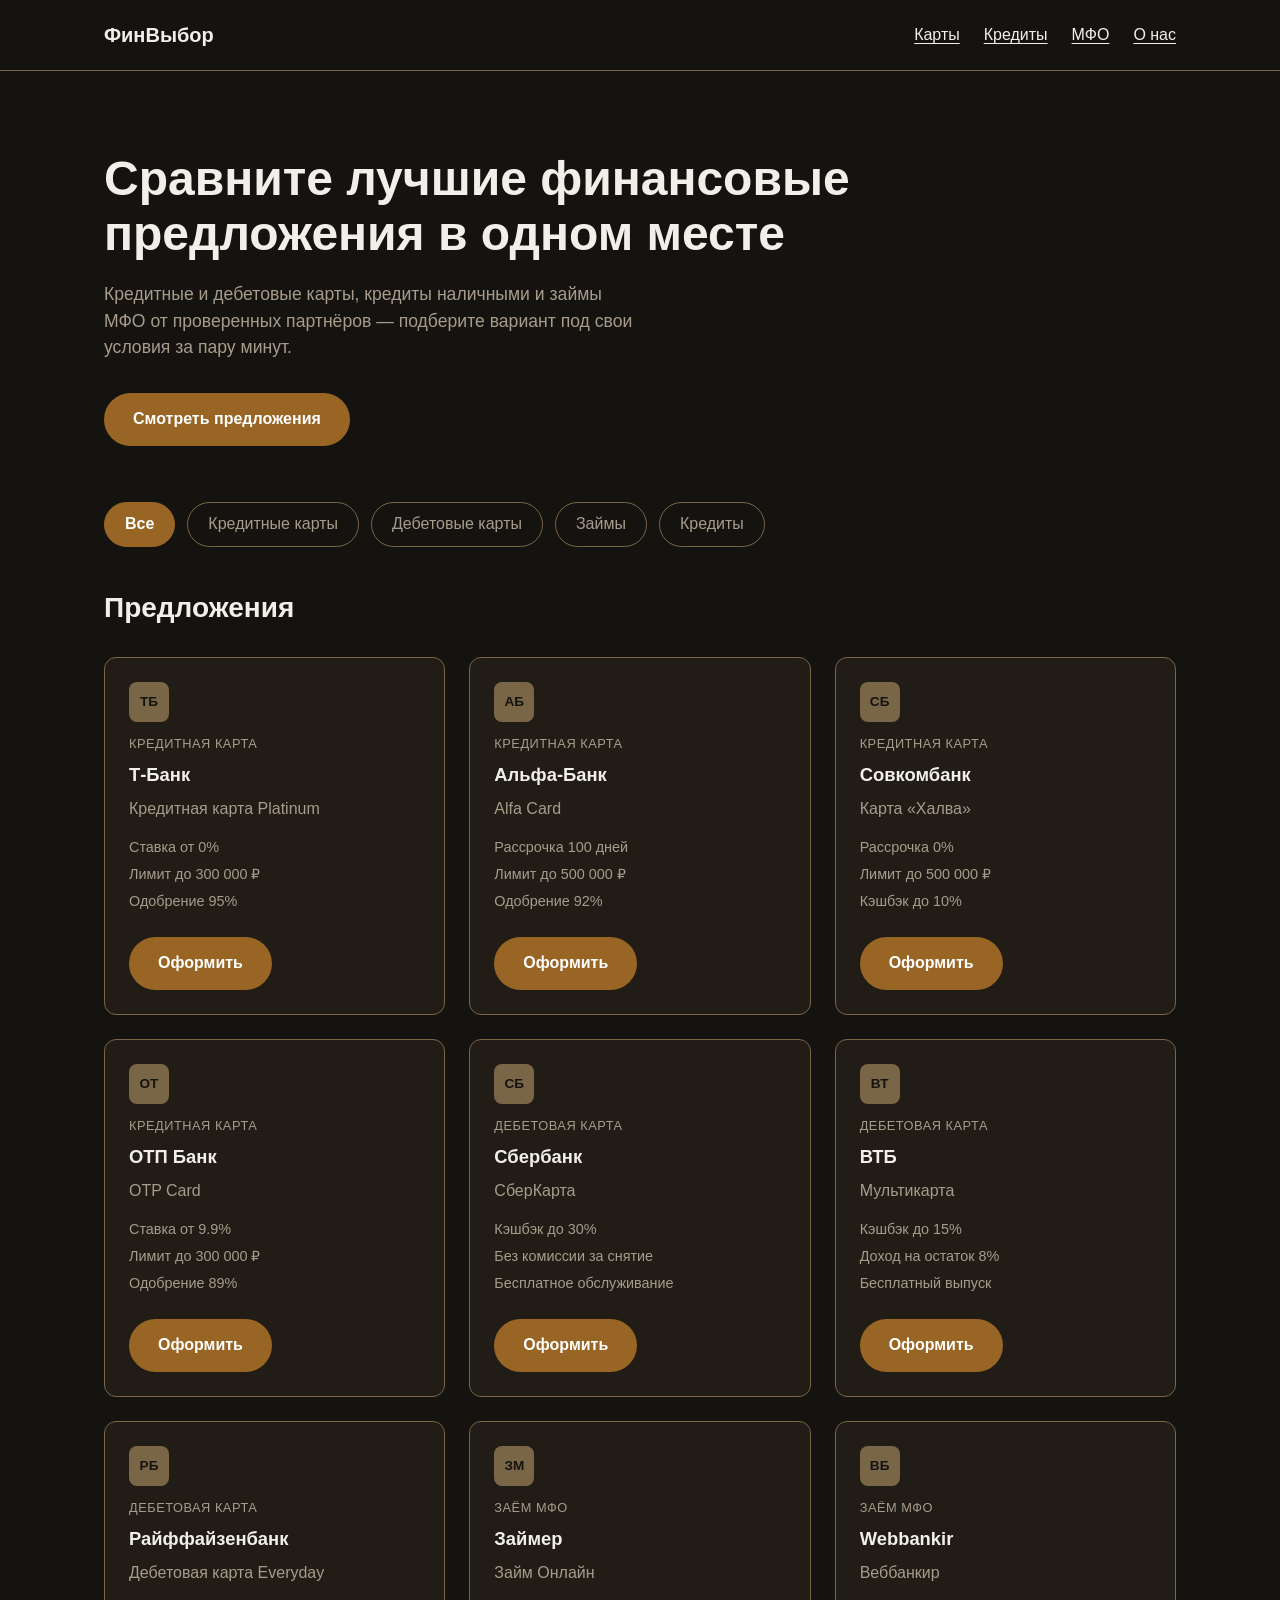
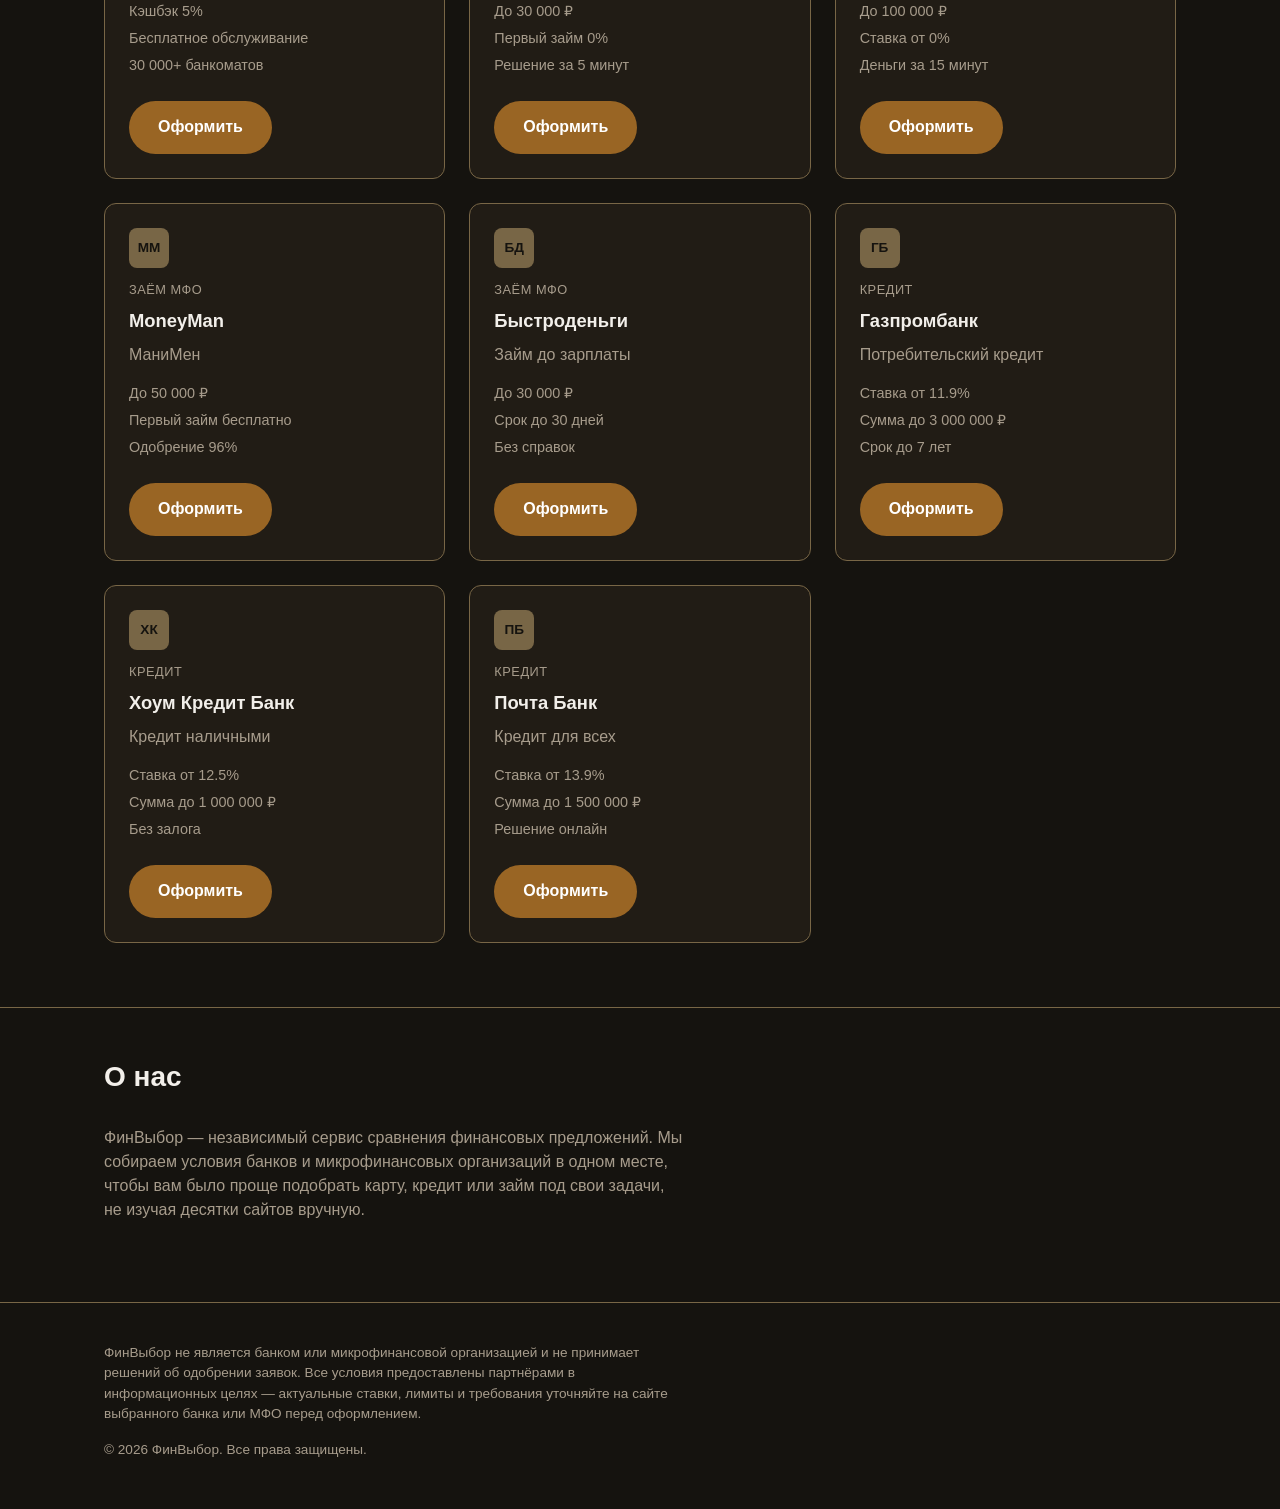
==== index.html @ d62d90a0 "Add ФинВыбор landing page (dark theme, accessible offer showcase) Co-Authored-By: Claude Sonnet 5 <n" ====
<!DOCTYPE html>
<html lang="ru">
<head>
<meta charset="UTF-8">
<meta name="viewport" content="width=device-width, initial-scale=1">
<title>ФинВыбор — сравнение кредитных карт, кредитов и займов онлайн</title>
<link rel="stylesheet" href="styles.css">
</head>
<body>
<a href="#main-content" class="skip-link">Перейти к основному содержимому</a>

<header class="site-header">
  <div class="container header-inner">
    <p class="logo">ФинВыбор</p>
    <nav aria-label="Основная навигация">
      <ul class="nav-list">
        <li><a href="#offers-heading">Карты</a></li>
        <li><a href="#offers-heading">Кредиты</a></li>
        <li><a href="#offers-heading">МФО</a></li>
        <li><a href="#about-heading">О нас</a></li>
      </ul>
    </nav>
  </div>
</header>

<main id="main-content" tabindex="-1">

  <section class="hero" aria-label="Введение">
    <div class="container">
      <h1>Сравните лучшие финансовые предложения в одном месте</h1>
      <p class="hero-subtext">Кредитные и дебетовые карты, кредиты наличными и займы МФО от проверенных партнёров — подберите вариант под свои условия за пару минут.</p>
      <a href="#offers-heading" class="btn btn-primary" id="hero-cta">Смотреть предложения</a>
    </div>
  </section>

  <section class="filter-section" aria-label="Фильтр предложений">
    <div class="container">
      <fieldset class="filter-group">
        <legend class="visually-hidden">Фильтр предложений по категории</legend>
        <label class="filter-pill">
          <input type="radio" name="offer-category" value="all" checked>
          <span>Все</span>
        </label>
        <label class="filter-pill">
          <input type="radio" name="offer-category" value="credit-cards">
          <span>Кредитные карты</span>
        </label>
        <label class="filter-pill">
          <input type="radio" name="offer-category" value="debit-cards">
          <span>Дебетовые карты</span>
        </label>
        <label class="filter-pill">
          <input type="radio" name="offer-category" value="loans">
          <span>Займы</span>
        </label>
        <label class="filter-pill">
          <input type="radio" name="offer-category" value="credits">
          <span>Кредиты</span>
        </label>
      </fieldset>
      <p id="filter-status" role="status" aria-atomic="true" class="visually-hidden"></p>
    </div>
  </section>

  <section class="offers-section" aria-labelledby="offers-heading">
    <div class="container">
      <h2 id="offers-heading" tabindex="-1">Предложения</h2>

      <ul class="offers-grid" role="list">

        <li role="listitem">
          <article class="offer-card" data-category="credit-cards">
            <span class="offer-logo" aria-hidden="true">ТБ</span>
            <p class="offer-category-label">Кредитная карта</p>
            <h3 id="offer-name-1">Т-Банк</h3>
            <p class="offer-product">Кредитная карта Platinum</p>
            <ul class="offer-terms" role="list">
              <li>Ставка от 0%</li>
              <li>Лимит до 300 000 ₽</li>
              <li>Одобрение 95%</li>
            </ul>
            <!-- TODO: replace href="#" with real affiliate link once program approved -->
            <a href="#" id="offer-cta-1" aria-labelledby="offer-cta-1 offer-name-1" class="btn btn-primary offer-cta">Оформить</a>
          </article>
        </li>

        <li role="listitem">
          <article class="offer-card" data-category="credit-cards">
            <span class="offer-logo" aria-hidden="true">АБ</span>
            <p class="offer-category-label">Кредитная карта</p>
            <h3 id="offer-name-2">Альфа-Банк</h3>
            <p class="offer-product">Alfa Card</p>
            <ul class="offer-terms" role="list">
              <li>Рассрочка 100 дней</li>
              <li>Лимит до 500 000 ₽</li>
              <li>Одобрение 92%</li>
            </ul>
            <a href="#" id="offer-cta-2" aria-labelledby="offer-cta-2 offer-name-2" class="btn btn-primary offer-cta">Оформить</a>
          </article>
        </li>

        <li role="listitem">
          <article class="offer-card" data-category="credit-cards">
            <span class="offer-logo" aria-hidden="true">СБ</span>
            <p class="offer-category-label">Кредитная карта</p>
            <h3 id="offer-name-3">Совкомбанк</h3>
            <p class="offer-product">Карта «Халва»</p>
            <ul class="offer-terms" role="list">
              <li>Рассрочка 0%</li>
              <li>Лимит до 500 000 ₽</li>
              <li>Кэшбэк до 10%</li>
            </ul>
            <a href="#" id="offer-cta-3" aria-labelledby="offer-cta-3 offer-name-3" class="btn btn-primary offer-cta">Оформить</a>
          </article>
        </li>

        <li role="listitem">
          <article class="offer-card" data-category="credit-cards">
            <span class="offer-logo" aria-hidden="true">ОТ</span>
            <p class="offer-category-label">Кредитная карта</p>
            <h3 id="offer-name-4">ОТП Банк</h3>
            <p class="offer-product">OTP Card</p>
            <ul class="offer-terms" role="list">
              <li>Ставка от 9.9%</li>
              <li>Лимит до 300 000 ₽</li>
              <li>Одобрение 89%</li>
            </ul>
            <a href="#" id="offer-cta-4" aria-labelledby="offer-cta-4 offer-name-4" class="btn btn-primary offer-cta">Оформить</a>
          </article>
        </li>

        <li role="listitem">
          <article class="offer-card" data-category="debit-cards">
            <span class="offer-logo" aria-hidden="true">СБ</span>
            <p class="offer-category-label">Дебетовая карта</p>
            <h3 id="offer-name-5">Сбербанк</h3>
            <p class="offer-product">СберКарта</p>
            <ul class="offer-terms" role="list">
              <li>Кэшбэк до 30%</li>
              <li>Без комиссии за снятие</li>
              <li>Бесплатное обслуживание</li>
            </ul>
            <a href="#" id="offer-cta-5" aria-labelledby="offer-cta-5 offer-name-5" class="btn btn-primary offer-cta">Оформить</a>
          </article>
        </li>

        <li role="listitem">
          <article class="offer-card" data-category="debit-cards">
            <span class="offer-logo" aria-hidden="true">ВТ</span>
            <p class="offer-category-label">Дебетовая карта</p>
            <h3 id="offer-name-6">ВТБ</h3>
            <p class="offer-product">Мультикарта</p>
            <ul class="offer-terms" role="list">
              <li>Кэшбэк до 15%</li>
              <li>Доход на остаток 8%</li>
              <li>Бесплатный выпуск</li>
            </ul>
            <a href="#" id="offer-cta-6" aria-labelledby="offer-cta-6 offer-name-6" class="btn btn-primary offer-cta">Оформить</a>
          </article>
        </li>

        <li role="listitem">
          <article class="offer-card" data-category="debit-cards">
            <span class="offer-logo" aria-hidden="true">РБ</span>
            <p class="offer-category-label">Дебетовая карта</p>
            <h3 id="offer-name-7">Райффайзенбанк</h3>
            <p class="offer-product">Дебетовая карта Everyday</p>
            <ul class="offer-terms" role="list">
              <li>Кэшбэк 5%</li>
              <li>Бесплатное обслуживание</li>
              <li>30 000+ банкоматов</li>
            </ul>
            <a href="#" id="offer-cta-7" aria-labelledby="offer-cta-7 offer-name-7" class="btn btn-primary offer-cta">Оформить</a>
          </article>
        </li>

        <li role="listitem">
          <article class="offer-card" data-category="loans">
            <span class="offer-logo" aria-hidden="true">ЗМ</span>
            <p class="offer-category-label">Заём МФО</p>
            <h3 id="offer-name-8">Займер</h3>
            <p class="offer-product">Займ Онлайн</p>
            <ul class="offer-terms" role="list">
              <li>До 30 000 ₽</li>
              <li>Первый займ 0%</li>
              <li>Решение за 5 минут</li>
            </ul>
            <a href="#" id="offer-cta-8" aria-labelledby="offer-cta-8 offer-name-8" class="btn btn-primary offer-cta">Оформить</a>
          </article>
        </li>

        <li role="listitem">
          <article class="offer-card" data-category="loans">
            <span class="offer-logo" aria-hidden="true">ВБ</span>
            <p class="offer-category-label">Заём МФО</p>
            <h3 id="offer-name-9">Webbankir</h3>
            <p class="offer-product">Веббанкир</p>
            <ul class="offer-terms" role="list">
              <li>До 100 000 ₽</li>
              <li>Ставка от 0%</li>
              <li>Деньги за 15 минут</li>
            </ul>
            <a href="#" id="offer-cta-9" aria-labelledby="offer-cta-9 offer-name-9" class="btn btn-primary offer-cta">Оформить</a>
          </article>
        </li>

        <li role="listitem">
          <article class="offer-card" data-category="loans">
            <span class="offer-logo" aria-hidden="true">ММ</span>
            <p class="offer-category-label">Заём МФО</p>
            <h3 id="offer-name-10">MoneyMan</h3>
            <p class="offer-product">МаниМен</p>
            <ul class="offer-terms" role="list">
              <li>До 50 000 ₽</li>
              <li>Первый займ бесплатно</li>
              <li>Одобрение 96%</li>
            </ul>
            <a href="#" id="offer-cta-10" aria-labelledby="offer-cta-10 offer-name-10" class="btn btn-primary offer-cta">Оформить</a>
          </article>
        </li>

        <li role="listitem">
          <article class="offer-card" data-category="loans">
            <span class="offer-logo" aria-hidden="true">БД</span>
            <p class="offer-category-label">Заём МФО</p>
            <h3 id="offer-name-11">Быстроденьги</h3>
            <p class="offer-product">Займ до зарплаты</p>
            <ul class="offer-terms" role="list">
              <li>До 30 000 ₽</li>
              <li>Срок до 30 дней</li>
              <li>Без справок</li>
            </ul>
            <a href="#" id="offer-cta-11" aria-labelledby="offer-cta-11 offer-name-11" class="btn btn-primary offer-cta">Оформить</a>
          </article>
        </li>

        <li role="listitem">
          <article class="offer-card" data-category="credits">
            <span class="offer-logo" aria-hidden="true">ГБ</span>
            <p class="offer-category-label">Кредит</p>
            <h3 id="offer-name-12">Газпромбанк</h3>
            <p class="offer-product">Потребительский кредит</p>
            <ul class="offer-terms" role="list">
              <li>Ставка от 11.9%</li>
              <li>Сумма до 3 000 000 ₽</li>
              <li>Срок до 7 лет</li>
            </ul>
            <a href="#" id="offer-cta-12" aria-labelledby="offer-cta-12 offer-name-12" class="btn btn-primary offer-cta">Оформить</a>
          </article>
        </li>

        <li role="listitem">
          <article class="offer-card" data-category="credits">
            <span class="offer-logo" aria-hidden="true">ХК</span>
            <p class="offer-category-label">Кредит</p>
            <h3 id="offer-name-13">Хоум Кредит Банк</h3>
            <p class="offer-product">Кредит наличными</p>
            <ul class="offer-terms" role="list">
              <li>Ставка от 12.5%</li>
              <li>Сумма до 1 000 000 ₽</li>
              <li>Без залога</li>
            </ul>
            <a href="#" id="offer-cta-13" aria-labelledby="offer-cta-13 offer-name-13" class="btn btn-primary offer-cta">Оформить</a>
          </article>
        </li>

        <li role="listitem">
          <article class="offer-card" data-category="credits">
            <span class="offer-logo" aria-hidden="true">ПБ</span>
            <p class="offer-category-label">Кредит</p>
            <h3 id="offer-name-14">Почта Банк</h3>
            <p class="offer-product">Кредит для всех</p>
            <ul class="offer-terms" role="list">
              <li>Ставка от 13.9%</li>
              <li>Сумма до 1 500 000 ₽</li>
              <li>Решение онлайн</li>
            </ul>
            <a href="#" id="offer-cta-14" aria-labelledby="offer-cta-14 offer-name-14" class="btn btn-primary offer-cta">Оформить</a>
          </article>
        </li>

      </ul>
    </div>
  </section>

  <section class="about-section" aria-labelledby="about-heading">
    <div class="container">
      <h2 id="about-heading" tabindex="-1">О нас</h2>
      <p>ФинВыбор — независимый сервис сравнения финансовых предложений. Мы собираем условия банков и микрофинансовых организаций в одном месте, чтобы вам было проще подобрать карту, кредит или займ под свои задачи, не изучая десятки сайтов вручную.</p>
    </div>
  </section>

</main>

<footer class="site-footer">
  <div class="container">
    <p class="disclaimer">ФинВыбор не является банком или микрофинансовой организацией и не принимает решений об одобрении заявок. Все условия предоставлены партнёрами в информационных целях — актуальные ставки, лимиты и требования уточняйте на сайте выбранного банка или МФО перед оформлением.</p>
    <p class="copyright">© 2026 ФинВыбор. Все права защищены.</p>
  </div>
</footer>

<script src="script.js"></script>
</body>
</html>
---- styles.css ----
/* ===== Design tokens (contrast-verified — see report) ===== */
:root {
  color-scheme: dark;

  /* Surfaces */
  --bg: #15130F;          /* page background */
  --bg-card: #211C15;     /* card surface */
  --card-border: #786646; /* 3.35:1 vs --bg, 3.05:1 vs --bg-card */

  /* Text */
  --text: #F2EFEA;        /* 16.18:1 on --bg */
  --text-muted: #A79C8C;  /* 6.87:1 on --bg, 6.26:1 on --bg-card */

  /* Accent (warm bronze/gold — deliberately not the generic SaaS blue/lime) */
  --accent: #996524;      /* 3.75:1 vs --bg, 3.42:1 vs --bg-card */
  --accent-hover: #7d5320;
  --accent-text: #FFFFFF; /* 4.95:1 on --accent */
  --link: #E3B152;        /* 9.43:1 on --bg — must stay underlined, see .offer-terms note below */

  /* Focus */
  --focus-ring: #FFFFFF;  /* 18.55:1 on --bg, 16.91:1 on --bg-card, 4.95:1 on --accent */

  --radius: 12px;
  --container-width: 1120px;
}

/* ===== Reset ===== */
*, *::before, *::after { box-sizing: border-box; }
html, body { margin: 0; padding: 0; }
body {
  background: var(--bg);
  color: var(--text);
  font-family: -apple-system, BlinkMacSystemFont, "Segoe UI", Roboto, "Helvetica Neue", Arial, sans-serif;
  line-height: 1.5;
}
img { max-width: 100%; display: block; }
ul { margin: 0; }
fieldset { border: 0; padding: 0; margin: 0; }

/* ===== Utilities ===== */
.visually-hidden {
  position: absolute;
  width: 1px; height: 1px;
  padding: 0; margin: -1px;
  overflow: hidden;
  clip: rect(0, 0, 0, 0);
  white-space: nowrap;
  border: 0;
}

.container {
  max-width: var(--container-width);
  margin: 0 auto;
  padding: 0 1.5rem;
}

/* ===== Focus indicator (visible on every interactive element) ===== */
:focus-visible {
  outline: 2px solid var(--focus-ring);
  outline-offset: 2px;
}
a, button, input { outline: none; } /* removed only to be replaced by :focus-visible above */

/* ===== Skip link ===== */
.skip-link {
  position: absolute;
  top: -3rem;
  left: 1rem;
  background: var(--accent);
  color: var(--accent-text);
  padding: 0.75rem 1.25rem;
  border-radius: 0 0 8px 8px;
  text-decoration: none;
  font-weight: 600;
  z-index: 100;
  transition: top 0.15s ease;
}
.skip-link:focus {
  top: 0;
}

/* ===== Header ===== */
.site-header {
  border-bottom: 1px solid var(--card-border);
}
.header-inner {
  display: flex;
  align-items: center;
  justify-content: space-between;
  flex-wrap: wrap;
  gap: 1rem;
  padding: 1.25rem 1.5rem;
}
.logo {
  margin: 0;
  font-size: 1.25rem;
  font-weight: 700;
  color: var(--text);
}
.nav-list {
  display: flex;
  gap: 1.5rem;
  list-style: none;
  padding: 0;
  margin: 0;
  flex-wrap: wrap;
}
.nav-list a {
  color: var(--text);
  text-decoration: underline;
  text-underline-offset: 3px;
  font-weight: 500;
}
.nav-list a:hover { color: var(--link); }

/* ===== Generic links ===== */
a {
  color: var(--link);
  text-decoration: underline;
  text-underline-offset: 2px;
}

/* ===== Buttons / CTAs (visually distinct via shape+background, not color alone) ===== */
.btn {
  display: inline-block;
  padding: 0.85rem 1.75rem;
  border-radius: 999px;
  font-weight: 600;
  text-decoration: none;
  border: 1px solid transparent;
}
.btn-primary {
  background: var(--accent);
  color: var(--accent-text);
}
.btn-primary:hover { background: var(--accent-hover); }

/* ===== Hero ===== */
.hero {
  padding: 5rem 0 3.5rem;
}
.hero h1 {
  font-size: clamp(2rem, 4vw, 3rem);
  line-height: 1.15;
  margin: 0 0 1.25rem;
  max-width: 40ch;
}
.hero-subtext {
  color: var(--text-muted);
  max-width: 55ch;
  margin: 0 0 2rem;
  font-size: 1.1rem;
}

/* ===== Filter ===== */
.filter-section {
  padding: 0 0 2.5rem;
}
.filter-group {
  display: flex;
  flex-wrap: wrap;
  gap: 0.75rem;
}
.filter-pill {
  position: relative;
  display: inline-flex;
  cursor: pointer;
}
.filter-pill input {
  position: absolute;
  width: 1px; height: 1px;
  padding: 0; margin: -1px;
  overflow: hidden;
  clip: rect(0, 0, 0, 0);
  white-space: nowrap;
  border: 0;
}
.filter-pill span {
  display: inline-block;
  padding: 0.6rem 1.25rem;
  border-radius: 999px;
  border: 1px solid var(--card-border);
  color: var(--text-muted);
  font-weight: 500;
}
/* Selected state: never color alone — weight + border + fill all change together */
.filter-pill input:checked + span {
  background: var(--accent);
  color: var(--accent-text);
  font-weight: 700;
  border-color: var(--accent);
}
.filter-pill input:focus-visible + span {
  outline: 2px solid var(--focus-ring);
  outline-offset: 2px;
}

/* ===== Offers grid ===== */
.offers-section { padding: 0 0 4rem; }
.offers-section h2, .about-section h2 {
  font-size: 1.75rem;
  margin: 0 0 1.75rem;
}
.offers-grid {
  display: grid;
  grid-template-columns: repeat(auto-fill, minmax(260px, 1fr));
  gap: 1.5rem;
  list-style: none;
  padding: 0;
  margin: 0;
}
.offer-card {
  background: var(--bg-card);
  border: 1px solid var(--card-border);
  border-radius: var(--radius);
  padding: 1.5rem;
  display: flex;
  flex-direction: column;
  gap: 0.5rem;
}
.offer-logo {
  width: 2.5rem;
  height: 2.5rem;
  border-radius: 8px;
  background: var(--card-border);
  color: var(--bg);
  display: flex;
  align-items: center;
  justify-content: center;
  font-weight: 700;
  font-size: 0.85rem;
  margin-bottom: 0.25rem;
}
.offer-category-label {
  margin: 0;
  font-size: 0.8rem;
  color: var(--text-muted);
  text-transform: uppercase;
  letter-spacing: 0.04em;
}
.offer-card h3 {
  margin: 0;
  font-size: 1.15rem;
}
.offer-product {
  margin: 0 0 0.5rem;
  color: var(--text-muted);
}
.offer-terms {
  list-style: none;
  padding: 0;
  margin: 0 0 1rem;
  display: flex;
  flex-direction: column;
  gap: 0.35rem;
  font-size: 0.9rem;
  color: var(--text-muted);
}
.offer-cta {
  align-self: flex-start;
  text-decoration: none; /* button-styled link: distinguished by shape/background, not underline */
  margin-top: auto;
}

/* ===== About ===== */
.about-section {
  padding: 0 0 4rem;
  border-top: 1px solid var(--card-border);
  padding-top: 3rem;
}
.about-section p {
  max-width: 65ch;
  color: var(--text-muted);
}

/* ===== Footer ===== */
.site-footer {
  border-top: 1px solid var(--card-border);
  padding: 2.5rem 0 3rem;
}
.disclaimer {
  color: var(--text-muted);
  font-size: 0.85rem;
  max-width: 75ch;
  margin: 0 0 1rem;
}
.copyright {
  color: var(--text-muted);
  font-size: 0.85rem;
  margin: 0;
}

/* ===== Reduced motion ===== */
@media (prefers-reduced-motion: reduce) {
  * {
    animation-duration: 0.01ms !important;
    animation-iteration-count: 1 !important;
    transition-duration: 0.01ms !important;
  }
}

/* ===== Small screens ===== */
@media (max-width: 480px) {
  .hero { padding: 3rem 0 2.5rem; }
}
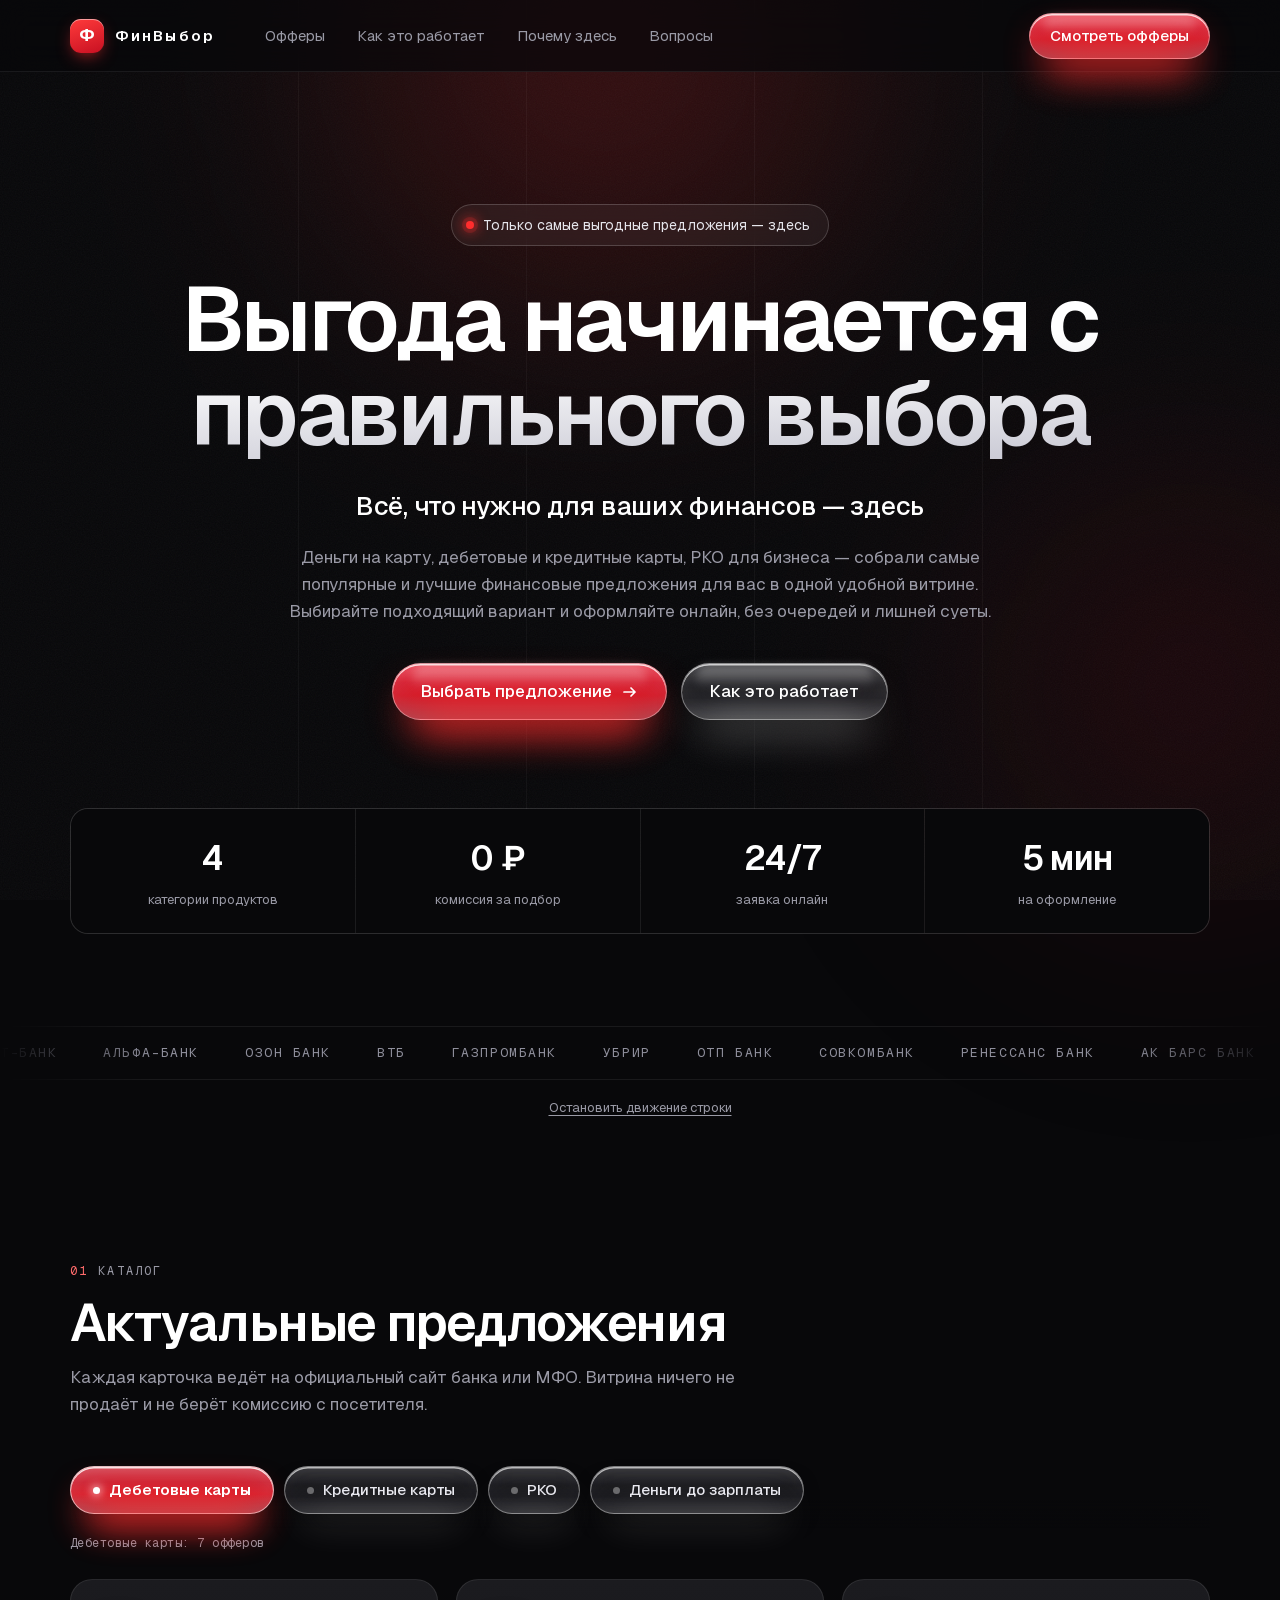
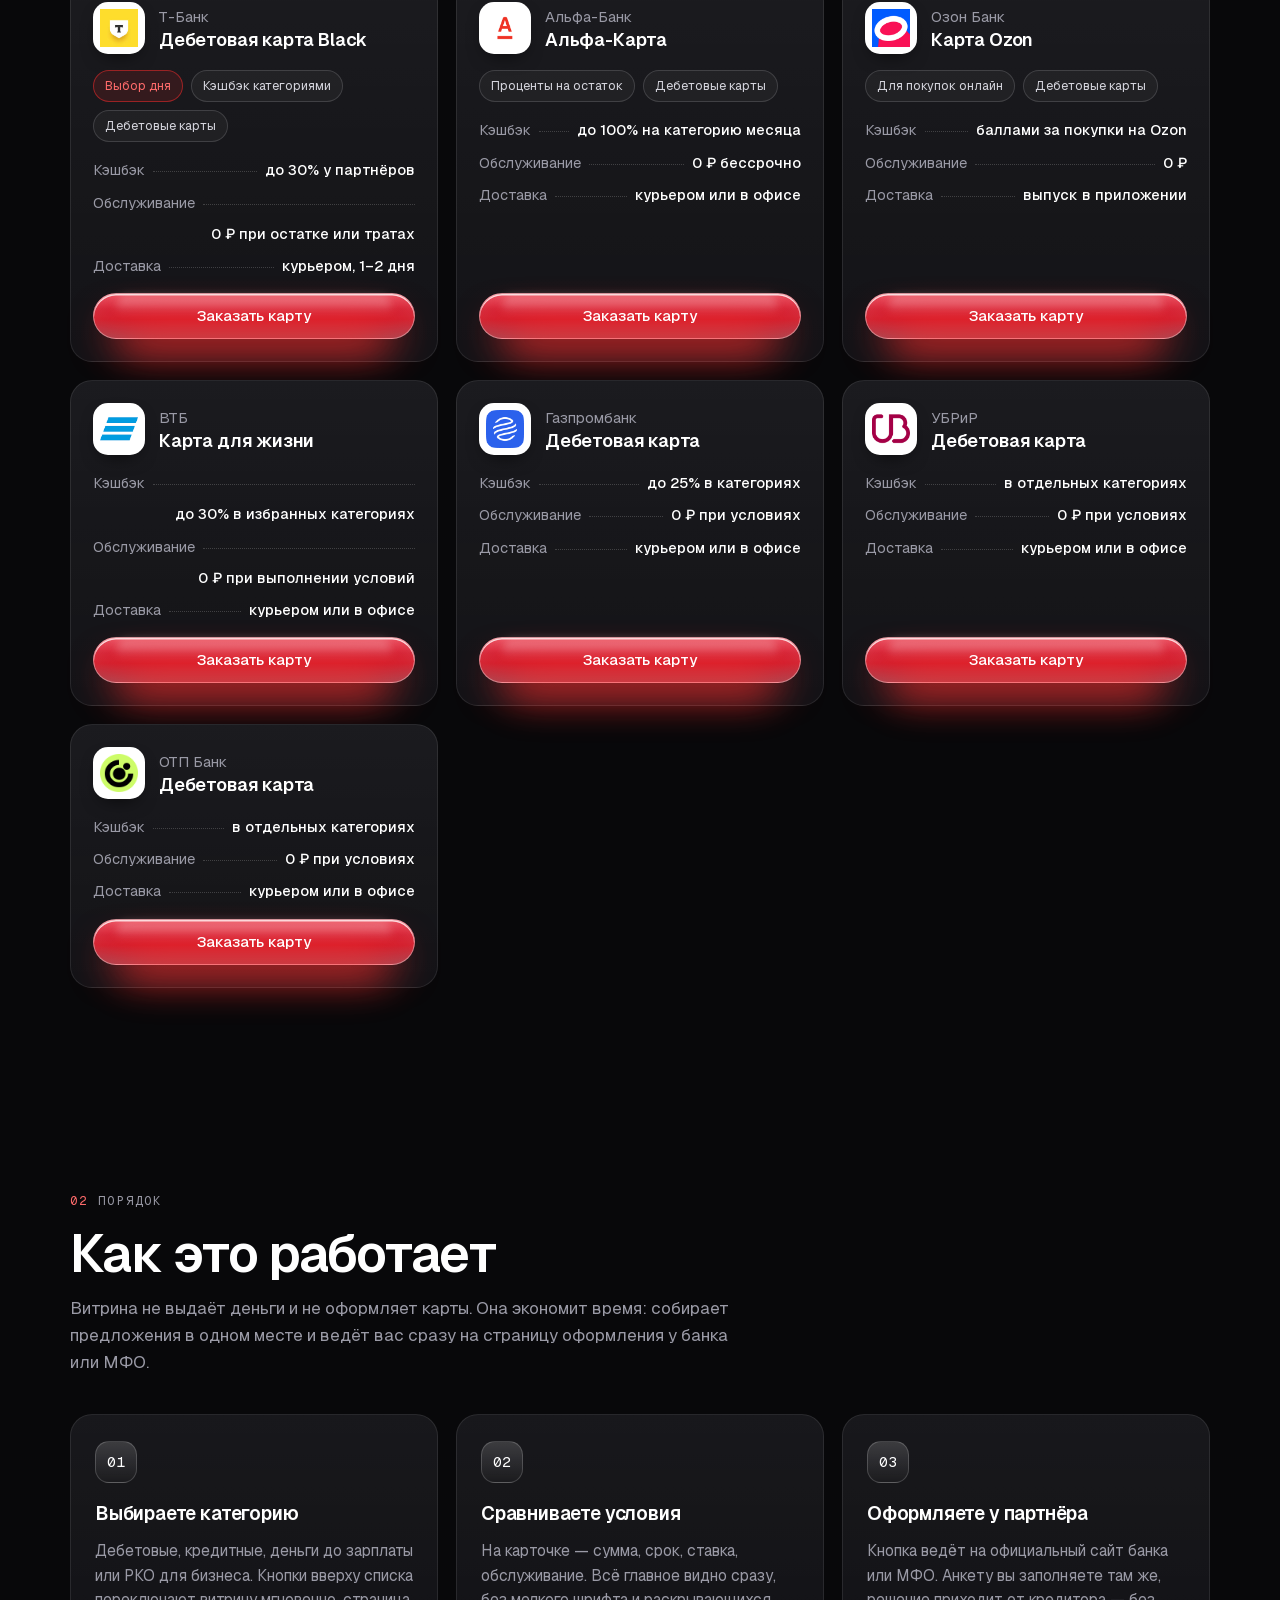
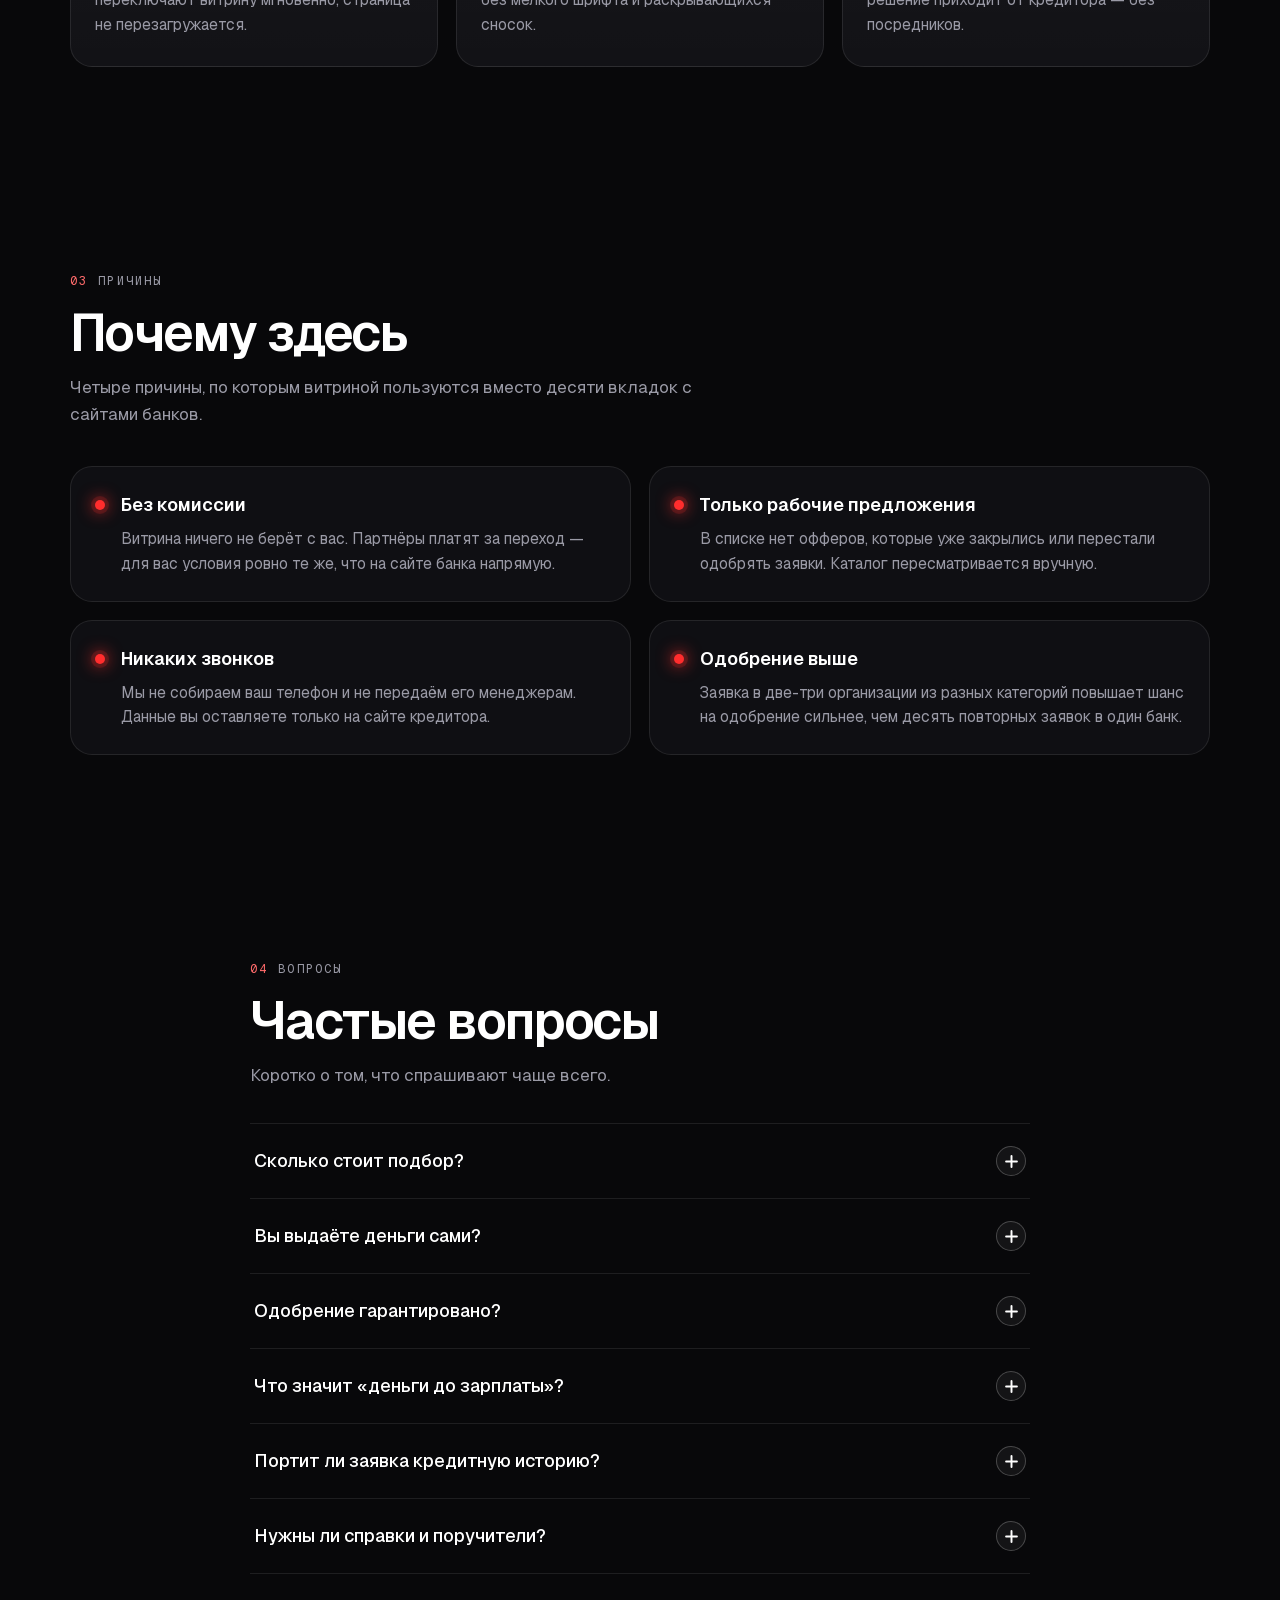
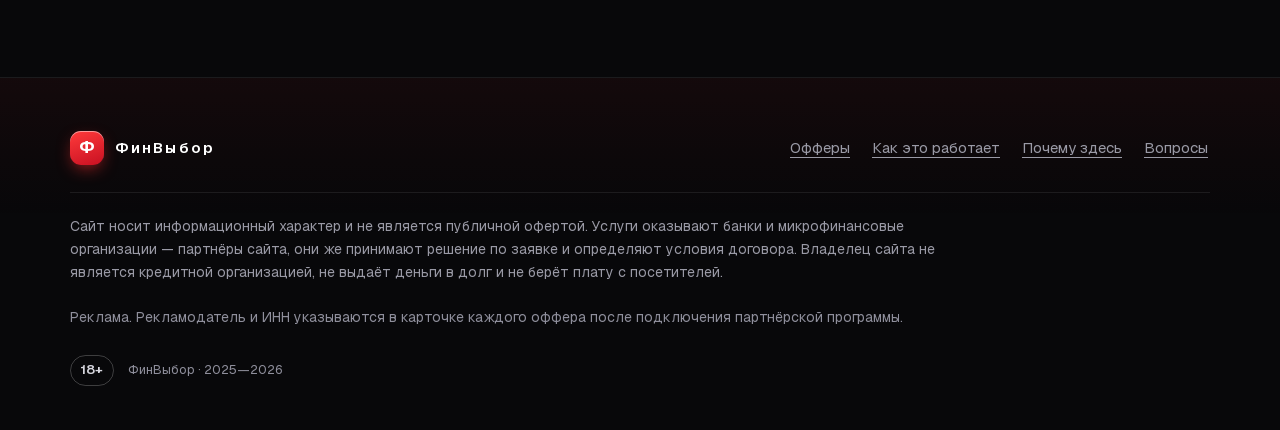
==== commit 4ebbef4e: "Rebuild landing with data-driven catalog, admin panel, real logos Replaces the static offer grid wit" ====
--- a/index.html
+++ b/index.html
@@ -1,304 +1,209 @@
-<!DOCTYPE html>
+<!doctype html>
 <html lang="ru">
 <head>
-<meta charset="UTF-8">
+<meta charset="utf-8">
 <meta name="viewport" content="width=device-width, initial-scale=1">
-<title>ФинВыбор — сравнение кредитных карт, кредитов и займов онлайн</title>
-<link rel="stylesheet" href="styles.css">
+<title>ФинВыбор — витрина финансовых предложений: карты, деньги до зарплаты, РКО</title>
+<meta name="description" content="Дебетовые и кредитные карты, деньги до зарплаты и расчётные счета для бизнеса — собраны в одной витрине. Оформление онлайн на сайте банка или МФО.">
+
+<!-- Пока в карточках нет наименования рекламодателя и ИНН, страницу лучше
+     держать закрытой от поисковиков: erid без реквизитов — неполная
+     маркировка. Появятся реквизиты от партнёрки — удалите строку ниже. -->
+<meta name="robots" content="noindex, nofollow">
+
+<link rel="icon" href="favicon.svg" type="image/svg+xml">
+<meta name="theme-color" content="#08080A">
+<!-- Тема только тёмная: иначе при системной светлой браузер перекрашивает
+     свои же элементы — списки, автозаполнение, скроллбары -->
+<meta name="color-scheme" content="dark">
+
+<meta property="og:type" content="website">
+<meta property="og:site_name" content="ФинВыбор">
+<meta property="og:locale" content="ru_RU">
+<meta property="og:title" content="ФинВыбор — выгода начинается с правильного выбора">
+<meta property="og:description" content="Дебетовые и кредитные карты, деньги до зарплаты, РКО для бизнеса — в одной витрине.">
+
+<link rel="preload" href="fonts/gyByhwUxId8gMEwYGFWNOITddY4.woff2" as="font" type="font/woff2" crossorigin>
+<link rel="stylesheet" href="fonts/fonts.css?v=202609130001">
+<link rel="stylesheet" href="styles.css?v=202609130001">
 </head>
 <body>
-<a href="#main-content" class="skip-link">Перейти к основному содержимому</a>
-
-<header class="site-header">
-  <div class="container header-inner">
-    <p class="logo">ФинВыбор</p>
-    <nav aria-label="Основная навигация">
-      <ul class="nav-list">
-        <li><a href="#offers-heading">Карты</a></li>
-        <li><a href="#offers-heading">Кредиты</a></li>
-        <li><a href="#offers-heading">МФО</a></li>
-        <li><a href="#about-heading">О нас</a></li>
+
+<a class="skip-link" href="#main">Перейти к основному содержимому</a>
+
+<!-- Декорации фона. Ни одна из них ничего не значит для содержания. -->
+<div class="bg" aria-hidden="true">
+  <div class="bg__glow bg__glow--one"></div>
+  <div class="bg__glow bg__glow--two"></div>
+  <div class="bg__grid"><span></span><span></span><span></span><span></span><span></span></div>
+  <div class="bg__noise"></div>
+</div>
+
+<header class="header">
+  <div class="shell header__inner">
+    <a class="brand" href="#main" id="brand-link">
+      <span class="brand__mark" aria-hidden="true">Ф</span>
+      <span class="brand__name" id="brand-name">ФинВыбор</span>
+    </a>
+
+    <nav class="nav" aria-label="Основная навигация">
+      <ul class="nav__list">
+        <li><a href="#offers">Офферы</a></li>
+        <li><a href="#how">Как это работает</a></li>
+        <li><a href="#why">Почему здесь</a></li>
+        <li><a href="#faq">Вопросы</a></li>
       </ul>
     </nav>
+
+    <a class="glass glass--accent glass--sm header__cta" href="#offers">
+      <span class="glass__label">Смотреть офферы</span>
+    </a>
   </div>
 </header>
 
-<main id="main-content" tabindex="-1">
-
-  <section class="hero" aria-label="Введение">
-    <div class="container">
-      <h1>Сравните лучшие финансовые предложения в одном месте</h1>
-      <p class="hero-subtext">Кредитные и дебетовые карты, кредиты наличными и займы МФО от проверенных партнёров — подберите вариант под свои условия за пару минут.</p>
-      <a href="#offers-heading" class="btn btn-primary" id="hero-cta">Смотреть предложения</a>
-    </div>
-  </section>
-
-  <section class="filter-section" aria-label="Фильтр предложений">
-    <div class="container">
-      <fieldset class="filter-group">
-        <legend class="visually-hidden">Фильтр предложений по категории</legend>
-        <label class="filter-pill">
-          <input type="radio" name="offer-category" value="all" checked>
-          <span>Все</span>
-        </label>
-        <label class="filter-pill">
-          <input type="radio" name="offer-category" value="credit-cards">
-          <span>Кредитные карты</span>
-        </label>
-        <label class="filter-pill">
-          <input type="radio" name="offer-category" value="debit-cards">
-          <span>Дебетовые карты</span>
-        </label>
-        <label class="filter-pill">
-          <input type="radio" name="offer-category" value="loans">
-          <span>Займы</span>
-        </label>
-        <label class="filter-pill">
-          <input type="radio" name="offer-category" value="credits">
-          <span>Кредиты</span>
-        </label>
-      </fieldset>
-      <p id="filter-status" role="status" aria-atomic="true" class="visually-hidden"></p>
-    </div>
-  </section>
-
-  <section class="offers-section" aria-labelledby="offers-heading">
-    <div class="container">
-      <h2 id="offers-heading" tabindex="-1">Предложения</h2>
-
-      <ul class="offers-grid" role="list">
-
-        <li role="listitem">
-          <article class="offer-card" data-category="credit-cards">
-            <span class="offer-logo" aria-hidden="true">ТБ</span>
-            <p class="offer-category-label">Кредитная карта</p>
-            <h3 id="offer-name-1">Т-Банк</h3>
-            <p class="offer-product">Кредитная карта Platinum</p>
-            <ul class="offer-terms" role="list">
-              <li>Ставка от 0%</li>
-              <li>Лимит до 300 000 ₽</li>
-              <li>Одобрение 95%</li>
-            </ul>
-            <!-- TODO: replace href="#" with real affiliate link once program approved -->
-            <a href="#" id="offer-cta-1" aria-labelledby="offer-cta-1 offer-name-1" class="btn btn-primary offer-cta">Оформить</a>
-          </article>
-        </li>
-
-        <li role="listitem">
-          <article class="offer-card" data-category="credit-cards">
-            <span class="offer-logo" aria-hidden="true">АБ</span>
-            <p class="offer-category-label">Кредитная карта</p>
-            <h3 id="offer-name-2">Альфа-Банк</h3>
-            <p class="offer-product">Alfa Card</p>
-            <ul class="offer-terms" role="list">
-              <li>Рассрочка 100 дней</li>
-              <li>Лимит до 500 000 ₽</li>
-              <li>Одобрение 92%</li>
-            </ul>
-            <a href="#" id="offer-cta-2" aria-labelledby="offer-cta-2 offer-name-2" class="btn btn-primary offer-cta">Оформить</a>
-          </article>
-        </li>
-
-        <li role="listitem">
-          <article class="offer-card" data-category="credit-cards">
-            <span class="offer-logo" aria-hidden="true">СБ</span>
-            <p class="offer-category-label">Кредитная карта</p>
-            <h3 id="offer-name-3">Совкомбанк</h3>
-            <p class="offer-product">Карта «Халва»</p>
-            <ul class="offer-terms" role="list">
-              <li>Рассрочка 0%</li>
-              <li>Лимит до 500 000 ₽</li>
-              <li>Кэшбэк до 10%</li>
-            </ul>
-            <a href="#" id="offer-cta-3" aria-labelledby="offer-cta-3 offer-name-3" class="btn btn-primary offer-cta">Оформить</a>
-          </article>
-        </li>
-
-        <li role="listitem">
-          <article class="offer-card" data-category="credit-cards">
-            <span class="offer-logo" aria-hidden="true">ОТ</span>
-            <p class="offer-category-label">Кредитная карта</p>
-            <h3 id="offer-name-4">ОТП Банк</h3>
-            <p class="offer-product">OTP Card</p>
-            <ul class="offer-terms" role="list">
-              <li>Ставка от 9.9%</li>
-              <li>Лимит до 300 000 ₽</li>
-              <li>Одобрение 89%</li>
-            </ul>
-            <a href="#" id="offer-cta-4" aria-labelledby="offer-cta-4 offer-name-4" class="btn btn-primary offer-cta">Оформить</a>
-          </article>
-        </li>
-
-        <li role="listitem">
-          <article class="offer-card" data-category="debit-cards">
-            <span class="offer-logo" aria-hidden="true">СБ</span>
-            <p class="offer-category-label">Дебетовая карта</p>
-            <h3 id="offer-name-5">Сбербанк</h3>
-            <p class="offer-product">СберКарта</p>
-            <ul class="offer-terms" role="list">
-              <li>Кэшбэк до 30%</li>
-              <li>Без комиссии за снятие</li>
-              <li>Бесплатное обслуживание</li>
-            </ul>
-            <a href="#" id="offer-cta-5" aria-labelledby="offer-cta-5 offer-name-5" class="btn btn-primary offer-cta">Оформить</a>
-          </article>
-        </li>
-
-        <li role="listitem">
-          <article class="offer-card" data-category="debit-cards">
-            <span class="offer-logo" aria-hidden="true">ВТ</span>
-            <p class="offer-category-label">Дебетовая карта</p>
-            <h3 id="offer-name-6">ВТБ</h3>
-            <p class="offer-product">Мультикарта</p>
-            <ul class="offer-terms" role="list">
-              <li>Кэшбэк до 15%</li>
-              <li>Доход на остаток 8%</li>
-              <li>Бесплатный выпуск</li>
-            </ul>
-            <a href="#" id="offer-cta-6" aria-labelledby="offer-cta-6 offer-name-6" class="btn btn-primary offer-cta">Оформить</a>
-          </article>
-        </li>
-
-        <li role="listitem">
-          <article class="offer-card" data-category="debit-cards">
-            <span class="offer-logo" aria-hidden="true">РБ</span>
-            <p class="offer-category-label">Дебетовая карта</p>
-            <h3 id="offer-name-7">Райффайзенбанк</h3>
-            <p class="offer-product">Дебетовая карта Everyday</p>
-            <ul class="offer-terms" role="list">
-              <li>Кэшбэк 5%</li>
-              <li>Бесплатное обслуживание</li>
-              <li>30 000+ банкоматов</li>
-            </ul>
-            <a href="#" id="offer-cta-7" aria-labelledby="offer-cta-7 offer-name-7" class="btn btn-primary offer-cta">Оформить</a>
-          </article>
-        </li>
-
-        <li role="listitem">
-          <article class="offer-card" data-category="loans">
-            <span class="offer-logo" aria-hidden="true">ЗМ</span>
-            <p class="offer-category-label">Заём МФО</p>
-            <h3 id="offer-name-8">Займер</h3>
-            <p class="offer-product">Займ Онлайн</p>
-            <ul class="offer-terms" role="list">
-              <li>До 30 000 ₽</li>
-              <li>Первый займ 0%</li>
-              <li>Решение за 5 минут</li>
-            </ul>
-            <a href="#" id="offer-cta-8" aria-labelledby="offer-cta-8 offer-name-8" class="btn btn-primary offer-cta">Оформить</a>
-          </article>
-        </li>
-
-        <li role="listitem">
-          <article class="offer-card" data-category="loans">
-            <span class="offer-logo" aria-hidden="true">ВБ</span>
-            <p class="offer-category-label">Заём МФО</p>
-            <h3 id="offer-name-9">Webbankir</h3>
-            <p class="offer-product">Веббанкир</p>
-            <ul class="offer-terms" role="list">
-              <li>До 100 000 ₽</li>
-              <li>Ставка от 0%</li>
-              <li>Деньги за 15 минут</li>
-            </ul>
-            <a href="#" id="offer-cta-9" aria-labelledby="offer-cta-9 offer-name-9" class="btn btn-primary offer-cta">Оформить</a>
-          </article>
-        </li>
-
-        <li role="listitem">
-          <article class="offer-card" data-category="loans">
-            <span class="offer-logo" aria-hidden="true">ММ</span>
-            <p class="offer-category-label">Заём МФО</p>
-            <h3 id="offer-name-10">MoneyMan</h3>
-            <p class="offer-product">МаниМен</p>
-            <ul class="offer-terms" role="list">
-              <li>До 50 000 ₽</li>
-              <li>Первый займ бесплатно</li>
-              <li>Одобрение 96%</li>
-            </ul>
-            <a href="#" id="offer-cta-10" aria-labelledby="offer-cta-10 offer-name-10" class="btn btn-primary offer-cta">Оформить</a>
-          </article>
-        </li>
-
-        <li role="listitem">
-          <article class="offer-card" data-category="loans">
-            <span class="offer-logo" aria-hidden="true">БД</span>
-            <p class="offer-category-label">Заём МФО</p>
-            <h3 id="offer-name-11">Быстроденьги</h3>
-            <p class="offer-product">Займ до зарплаты</p>
-            <ul class="offer-terms" role="list">
-              <li>До 30 000 ₽</li>
-              <li>Срок до 30 дней</li>
-              <li>Без справок</li>
-            </ul>
-            <a href="#" id="offer-cta-11" aria-labelledby="offer-cta-11 offer-name-11" class="btn btn-primary offer-cta">Оформить</a>
-          </article>
-        </li>
-
-        <li role="listitem">
-          <article class="offer-card" data-category="credits">
-            <span class="offer-logo" aria-hidden="true">ГБ</span>
-            <p class="offer-category-label">Кредит</p>
-            <h3 id="offer-name-12">Газпромбанк</h3>
-            <p class="offer-product">Потребительский кредит</p>
-            <ul class="offer-terms" role="list">
-              <li>Ставка от 11.9%</li>
-              <li>Сумма до 3 000 000 ₽</li>
-              <li>Срок до 7 лет</li>
-            </ul>
-            <a href="#" id="offer-cta-12" aria-labelledby="offer-cta-12 offer-name-12" class="btn btn-primary offer-cta">Оформить</a>
-          </article>
-        </li>
-
-        <li role="listitem">
-          <article class="offer-card" data-category="credits">
-            <span class="offer-logo" aria-hidden="true">ХК</span>
-            <p class="offer-category-label">Кредит</p>
-            <h3 id="offer-name-13">Хоум Кредит Банк</h3>
-            <p class="offer-product">Кредит наличными</p>
-            <ul class="offer-terms" role="list">
-              <li>Ставка от 12.5%</li>
-              <li>Сумма до 1 000 000 ₽</li>
-              <li>Без залога</li>
-            </ul>
-            <a href="#" id="offer-cta-13" aria-labelledby="offer-cta-13 offer-name-13" class="btn btn-primary offer-cta">Оформить</a>
-          </article>
-        </li>
-
-        <li role="listitem">
-          <article class="offer-card" data-category="credits">
-            <span class="offer-logo" aria-hidden="true">ПБ</span>
-            <p class="offer-category-label">Кредит</p>
-            <h3 id="offer-name-14">Почта Банк</h3>
-            <p class="offer-product">Кредит для всех</p>
-            <ul class="offer-terms" role="list">
-              <li>Ставка от 13.9%</li>
-              <li>Сумма до 1 500 000 ₽</li>
-              <li>Решение онлайн</li>
-            </ul>
-            <a href="#" id="offer-cta-14" aria-labelledby="offer-cta-14 offer-name-14" class="btn btn-primary offer-cta">Оформить</a>
-          </article>
-        </li>
-
+<main id="main" tabindex="-1">
+
+  <!-- ============================== ПЕРВЫЙ ЭКРАН ============================== -->
+  <section class="hero" aria-labelledby="hero-title">
+    <div class="shell">
+
+      <p class="badge" id="hero-badge">
+        <span class="badge__dot" aria-hidden="true"></span>
+        Только самые выгодные предложения — здесь
+      </p>
+
+      <h1 class="hero__title" id="hero-title">Выгода начинается с правильного выбора</h1>
+
+      <p class="hero__subtitle" id="hero-lead-title">Всё, что нужно для ваших финансов — здесь</p>
+
+      <p class="hero__lead" id="hero-lead">Деньги на карту, дебетовые и кредитные карты, РКО для бизнеса — собрали самые популярные и лучшие финансовые предложения для вас в одной удобной витрине. Выбирайте подходящий вариант и оформляйте онлайн, без очередей и лишней суеты.</p>
+
+      <div class="hero__actions">
+        <a class="glass glass--accent" href="#offers">
+          <span class="glass__label">Выбрать предложение</span>
+          <svg class="glass__arrow" viewBox="0 0 16 16" aria-hidden="true" focusable="false"><path d="M2 8h11M9 4l4 4-4 4" fill="none" stroke="currentColor" stroke-width="1.7" stroke-linecap="round" stroke-linejoin="round"/></svg>
+        </a>
+        <a class="glass" href="#how">
+          <span class="glass__label">Как это работает</span>
+        </a>
+      </div>
+
+      <ul class="stats" id="stats" aria-label="Коротко о витрине">
+        <!-- заполняется из data.js -->
       </ul>
-    </div>
-  </section>
-
-  <section class="about-section" aria-labelledby="about-heading">
-    <div class="container">
-      <h2 id="about-heading" tabindex="-1">О нас</h2>
-      <p>ФинВыбор — независимый сервис сравнения финансовых предложений. Мы собираем условия банков и микрофинансовых организаций в одном месте, чтобы вам было проще подобрать карту, кредит или займ под свои задачи, не изучая десятки сайтов вручную.</p>
+
+    </div>
+  </section>
+
+  <!-- ================================ ПАРТНЁРЫ ================================ -->
+  <section class="ticker" aria-labelledby="ticker-title">
+    <h2 class="visually-hidden" id="ticker-title">Партнёры витрины</h2>
+    <div class="ticker__box">
+      <div class="ticker__track" id="ticker"><!-- из data.js --></div>
+    </div>
+    <div class="shell ticker__foot">
+      <!-- Состояние несёт сам текст кнопки. Держать здесь ещё и aria-pressed
+           нельзя: остановленная строка читалась бы как «Запустить движение
+           строки, кнопка, нажата» — два противоположных сигнала подряд. -->
+      <button type="button" class="link-btn" id="ticker-toggle">Остановить движение строки</button>
+    </div>
+  </section>
+
+  <!-- ================================= КАТАЛОГ ================================ -->
+  <section class="section" id="offers" aria-labelledby="offers-title">
+    <div class="shell">
+
+      <p class="eyebrow"><span>01</span> Каталог</p>
+      <h2 class="section__title" id="offers-title">Актуальные предложения</h2>
+      <p class="section__lead">Каждая карточка ведёт на официальный сайт банка или МФО. Витрина ничего не продаёт и не берёт комиссию с посетителя.</p>
+
+      <div class="filters">
+        <h3 class="visually-hidden" id="filters-title">Фильтр офферов по категории</h3>
+        <div class="filters__row" role="group" aria-labelledby="filters-title" id="filters"><!-- из data.js --></div>
+      </div>
+
+      <!-- Счётчик и есть живой регион: раньше рядом висела невидимая копия
+           того же текста, и человек, пришедший по якорю #offers, не мог
+           прочитать, какая категория сейчас выбрана. Регион стоит в разметке
+           заранее: добавленный скриптом после загрузки, в WebKit он иногда
+           не регистрируется, и первое переключение осталось бы неозвученным. -->
+      <p class="offers__count" id="offers-count" role="status" aria-live="polite" aria-atomic="true"></p>
+
+      <ul class="cards" id="cards"><!-- из data.js --></ul>
+
+      <div class="empty" id="empty" hidden>
+        <p class="empty__text">Каталог пока пуст. Предложения появятся здесь после обновления.</p>
+      </div>
+
+      <noscript>
+        <p class="noscript">Каталог предложений собирается скриптом. Включите JavaScript, чтобы увидеть список.</p>
+      </noscript>
+
+    </div>
+  </section>
+
+  <!-- ============================ КАК ЭТО РАБОТАЕТ =========================== -->
+  <section class="section" id="how" aria-labelledby="how-title">
+    <div class="shell">
+      <p class="eyebrow"><span>02</span> Порядок</p>
+      <h2 class="section__title" id="how-title">Как это работает</h2>
+      <p class="section__lead" id="how-lead"></p>
+      <ol class="steps" id="steps"><!-- из data.js --></ol>
+    </div>
+  </section>
+
+  <!-- ============================== ПОЧЕМУ ЗДЕСЬ ============================= -->
+  <section class="section" id="why" aria-labelledby="why-title">
+    <div class="shell">
+      <p class="eyebrow"><span>03</span> Причины</p>
+      <h2 class="section__title" id="why-title">Почему здесь</h2>
+      <p class="section__lead" id="why-lead"></p>
+      <ul class="reasons" id="reasons"><!-- из data.js --></ul>
+    </div>
+  </section>
+
+  <!-- ============================= ЧАСТЫЕ ВОПРОСЫ ============================ -->
+  <section class="section section--faq" id="faq" aria-labelledby="faq-title">
+    <div class="shell shell--narrow">
+      <p class="eyebrow"><span>04</span> Вопросы</p>
+      <h2 class="section__title" id="faq-title">Частые вопросы</h2>
+      <p class="section__lead" id="faq-lead"></p>
+      <div class="faq" id="faq-list"><!-- из data.js --></div>
     </div>
   </section>
 
 </main>
 
-<footer class="site-footer">
-  <div class="container">
-    <p class="disclaimer">ФинВыбор не является банком или микрофинансовой организацией и не принимает решений об одобрении заявок. Все условия предоставлены партнёрами в информационных целях — актуальные ставки, лимиты и требования уточняйте на сайте выбранного банка или МФО перед оформлением.</p>
-    <p class="copyright">© 2026 ФинВыбор. Все права защищены.</p>
+<footer class="footer">
+  <div class="shell">
+    <h2 class="visually-hidden">Правовая информация</h2>
+
+    <div class="footer__top">
+      <a class="brand brand--footer" href="#main">
+        <span class="brand__mark" aria-hidden="true">Ф</span>
+        <span class="brand__name">ФинВыбор</span>
+      </a>
+      <nav class="footer__nav" aria-label="Навигация в подвале">
+        <ul>
+          <li><a href="#offers">Офферы</a></li>
+          <li><a href="#how">Как это работает</a></li>
+          <li><a href="#why">Почему здесь</a></li>
+          <li><a href="#faq">Вопросы</a></li>
+        </ul>
+      </nav>
+    </div>
+
+    <p class="footer__text" id="footer-disclaimer"></p>
+    <p class="footer__text footer__text--dim" id="footer-legal"></p>
+
+    <p class="footer__bottom">
+      <span class="footer__age" id="footer-age">18+</span>
+      <span id="footer-copy"></span>
+    </p>
   </div>
 </footer>
 
-<script src="script.js"></script>
+<script src="data.js?v=202609130001"></script>
+<script src="script.js?v=202609130001"></script>
 </body>
 </html>
--- a/fonts/fonts.css
+++ b/fonts/fonts.css
@@ -0,0 +1,288 @@
+/* cyrillic-ext */
+@font-face {
+  font-family: 'Geist';
+  font-style: normal;
+  font-weight: 400;
+  font-display: swap;
+  src: url(gyByhwUxId8gMEwRGFWNOITddY4.woff2) format('woff2');
+  unicode-range: U+0460-052F, U+1C80-1C8A, U+20B4, U+2DE0-2DFF, U+A640-A69F, U+FE2E-FE2F;
+}
+/* cyrillic */
+@font-face {
+  font-family: 'Geist';
+  font-style: normal;
+  font-weight: 400;
+  font-display: swap;
+  src: url(gyByhwUxId8gMEwYGFWNOITddY4.woff2) format('woff2');
+  unicode-range: U+0301, U+0400-045F, U+0490-0491, U+04B0-04B1, U+2116;
+}
+/* vietnamese */
+@font-face {
+  font-family: 'Geist';
+  font-style: normal;
+  font-weight: 400;
+  font-display: swap;
+  src: url(gyByhwUxId8gMEwTGFWNOITddY4.woff2) format('woff2');
+  unicode-range: U+0102-0103, U+0110-0111, U+0128-0129, U+0168-0169, U+01A0-01A1, U+01AF-01B0, U+0300-0301, U+0303-0304, U+0308-0309, U+0323, U+0329, U+1EA0-1EF9, U+20AB;
+}
+/* latin-ext */
+@font-face {
+  font-family: 'Geist';
+  font-style: normal;
+  font-weight: 400;
+  font-display: swap;
+  src: url(gyByhwUxId8gMEwSGFWNOITddY4.woff2) format('woff2');
+  unicode-range: U+0100-02BA, U+02BD-02C5, U+02C7-02CC, U+02CE-02D7, U+02DD-02FF, U+0304, U+0308, U+0329, U+1D00-1DBF, U+1E00-1E9F, U+1EF2-1EFF, U+2020, U+20A0-20AB, U+20AD-20C0, U+2113, U+2C60-2C7F, U+A720-A7FF;
+}
+/* latin */
+@font-face {
+  font-family: 'Geist';
+  font-style: normal;
+  font-weight: 400;
+  font-display: swap;
+  src: url(gyByhwUxId8gMEwcGFWNOITd.woff2) format('woff2');
+  unicode-range: U+0000-00FF, U+0131, U+0152-0153, U+02BB-02BC, U+02C6, U+02DA, U+02DC, U+0304, U+0308, U+0329, U+2000-206F, U+20AC, U+2122, U+2191, U+2193, U+2212, U+2215, U+FEFF, U+FFFD;
+}
+/* cyrillic-ext */
+@font-face {
+  font-family: 'Geist';
+  font-style: normal;
+  font-weight: 500;
+  font-display: swap;
+  src: url(gyByhwUxId8gMEwRGFWNOITddY4.woff2) format('woff2');
+  unicode-range: U+0460-052F, U+1C80-1C8A, U+20B4, U+2DE0-2DFF, U+A640-A69F, U+FE2E-FE2F;
+}
+/* cyrillic */
+@font-face {
+  font-family: 'Geist';
+  font-style: normal;
+  font-weight: 500;
+  font-display: swap;
+  src: url(gyByhwUxId8gMEwYGFWNOITddY4.woff2) format('woff2');
+  unicode-range: U+0301, U+0400-045F, U+0490-0491, U+04B0-04B1, U+2116;
+}
+/* vietnamese */
+@font-face {
+  font-family: 'Geist';
+  font-style: normal;
+  font-weight: 500;
+  font-display: swap;
+  src: url(gyByhwUxId8gMEwTGFWNOITddY4.woff2) format('woff2');
+  unicode-range: U+0102-0103, U+0110-0111, U+0128-0129, U+0168-0169, U+01A0-01A1, U+01AF-01B0, U+0300-0301, U+0303-0304, U+0308-0309, U+0323, U+0329, U+1EA0-1EF9, U+20AB;
+}
+/* latin-ext */
+@font-face {
+  font-family: 'Geist';
+  font-style: normal;
+  font-weight: 500;
+  font-display: swap;
+  src: url(gyByhwUxId8gMEwSGFWNOITddY4.woff2) format('woff2');
+  unicode-range: U+0100-02BA, U+02BD-02C5, U+02C7-02CC, U+02CE-02D7, U+02DD-02FF, U+0304, U+0308, U+0329, U+1D00-1DBF, U+1E00-1E9F, U+1EF2-1EFF, U+2020, U+20A0-20AB, U+20AD-20C0, U+2113, U+2C60-2C7F, U+A720-A7FF;
+}
+/* latin */
+@font-face {
+  font-family: 'Geist';
+  font-style: normal;
+  font-weight: 500;
+  font-display: swap;
+  src: url(gyByhwUxId8gMEwcGFWNOITd.woff2) format('woff2');
+  unicode-range: U+0000-00FF, U+0131, U+0152-0153, U+02BB-02BC, U+02C6, U+02DA, U+02DC, U+0304, U+0308, U+0329, U+2000-206F, U+20AC, U+2122, U+2191, U+2193, U+2212, U+2215, U+FEFF, U+FFFD;
+}
+/* cyrillic-ext */
+@font-face {
+  font-family: 'Geist';
+  font-style: normal;
+  font-weight: 600;
+  font-display: swap;
+  src: url(gyByhwUxId8gMEwRGFWNOITddY4.woff2) format('woff2');
+  unicode-range: U+0460-052F, U+1C80-1C8A, U+20B4, U+2DE0-2DFF, U+A640-A69F, U+FE2E-FE2F;
+}
+/* cyrillic */
+@font-face {
+  font-family: 'Geist';
+  font-style: normal;
+  font-weight: 600;
+  font-display: swap;
+  src: url(gyByhwUxId8gMEwYGFWNOITddY4.woff2) format('woff2');
+  unicode-range: U+0301, U+0400-045F, U+0490-0491, U+04B0-04B1, U+2116;
+}
+/* vietnamese */
+@font-face {
+  font-family: 'Geist';
+  font-style: normal;
+  font-weight: 600;
+  font-display: swap;
+  src: url(gyByhwUxId8gMEwTGFWNOITddY4.woff2) format('woff2');
+  unicode-range: U+0102-0103, U+0110-0111, U+0128-0129, U+0168-0169, U+01A0-01A1, U+01AF-01B0, U+0300-0301, U+0303-0304, U+0308-0309, U+0323, U+0329, U+1EA0-1EF9, U+20AB;
+}
+/* latin-ext */
+@font-face {
+  font-family: 'Geist';
+  font-style: normal;
+  font-weight: 600;
+  font-display: swap;
+  src: url(gyByhwUxId8gMEwSGFWNOITddY4.woff2) format('woff2');
+  unicode-range: U+0100-02BA, U+02BD-02C5, U+02C7-02CC, U+02CE-02D7, U+02DD-02FF, U+0304, U+0308, U+0329, U+1D00-1DBF, U+1E00-1E9F, U+1EF2-1EFF, U+2020, U+20A0-20AB, U+20AD-20C0, U+2113, U+2C60-2C7F, U+A720-A7FF;
+}
+/* latin */
+@font-face {
+  font-family: 'Geist';
+  font-style: normal;
+  font-weight: 600;
+  font-display: swap;
+  src: url(gyByhwUxId8gMEwcGFWNOITd.woff2) format('woff2');
+  unicode-range: U+0000-00FF, U+0131, U+0152-0153, U+02BB-02BC, U+02C6, U+02DA, U+02DC, U+0304, U+0308, U+0329, U+2000-206F, U+20AC, U+2122, U+2191, U+2193, U+2212, U+2215, U+FEFF, U+FFFD;
+}
+/* cyrillic-ext */
+@font-face {
+  font-family: 'Geist';
+  font-style: normal;
+  font-weight: 700;
+  font-display: swap;
+  src: url(gyByhwUxId8gMEwRGFWNOITddY4.woff2) format('woff2');
+  unicode-range: U+0460-052F, U+1C80-1C8A, U+20B4, U+2DE0-2DFF, U+A640-A69F, U+FE2E-FE2F;
+}
+/* cyrillic */
+@font-face {
+  font-family: 'Geist';
+  font-style: normal;
+  font-weight: 700;
+  font-display: swap;
+  src: url(gyByhwUxId8gMEwYGFWNOITddY4.woff2) format('woff2');
+  unicode-range: U+0301, U+0400-045F, U+0490-0491, U+04B0-04B1, U+2116;
+}
+/* vietnamese */
+@font-face {
+  font-family: 'Geist';
+  font-style: normal;
+  font-weight: 700;
+  font-display: swap;
+  src: url(gyByhwUxId8gMEwTGFWNOITddY4.woff2) format('woff2');
+  unicode-range: U+0102-0103, U+0110-0111, U+0128-0129, U+0168-0169, U+01A0-01A1, U+01AF-01B0, U+0300-0301, U+0303-0304, U+0308-0309, U+0323, U+0329, U+1EA0-1EF9, U+20AB;
+}
+/* latin-ext */
+@font-face {
+  font-family: 'Geist';
+  font-style: normal;
+  font-weight: 700;
+  font-display: swap;
+  src: url(gyByhwUxId8gMEwSGFWNOITddY4.woff2) format('woff2');
+  unicode-range: U+0100-02BA, U+02BD-02C5, U+02C7-02CC, U+02CE-02D7, U+02DD-02FF, U+0304, U+0308, U+0329, U+1D00-1DBF, U+1E00-1E9F, U+1EF2-1EFF, U+2020, U+20A0-20AB, U+20AD-20C0, U+2113, U+2C60-2C7F, U+A720-A7FF;
+}
+/* latin */
+@font-face {
+  font-family: 'Geist';
+  font-style: normal;
+  font-weight: 700;
+  font-display: swap;
+  src: url(gyByhwUxId8gMEwcGFWNOITd.woff2) format('woff2');
+  unicode-range: U+0000-00FF, U+0131, U+0152-0153, U+02BB-02BC, U+02C6, U+02DA, U+02DC, U+0304, U+0308, U+0329, U+2000-206F, U+20AC, U+2122, U+2191, U+2193, U+2212, U+2215, U+FEFF, U+FFFD;
+}
+/* cyrillic-ext */
+@font-face {
+  font-family: 'Geist Mono';
+  font-style: normal;
+  font-weight: 400;
+  font-display: swap;
+  src: url(or3nQ6H-1_WfwkMZI_qYFrodmhHkjkotbA.woff2) format('woff2');
+  unicode-range: U+0460-052F, U+1C80-1C8A, U+20B4, U+2DE0-2DFF, U+A640-A69F, U+FE2E-FE2F;
+}
+/* cyrillic */
+@font-face {
+  font-family: 'Geist Mono';
+  font-style: normal;
+  font-weight: 400;
+  font-display: swap;
+  src: url(or3nQ6H-1_WfwkMZI_qYFrMdmhHkjkotbA.woff2) format('woff2');
+  unicode-range: U+0301, U+0400-045F, U+0490-0491, U+04B0-04B1, U+2116;
+}
+/* symbols2 */
+@font-face {
+  font-family: 'Geist Mono';
+  font-style: normal;
+  font-weight: 400;
+  font-display: swap;
+  src: url(or3nQ6H-1_WfwkMZI_qYFg08vz7MhEIVVeA.woff2) format('woff2');
+  unicode-range: U+2000-2001, U+2004-2008, U+200A, U+23B8-23BD, U+2500-259F;
+}
+/* vietnamese */
+@font-face {
+  font-family: 'Geist Mono';
+  font-style: normal;
+  font-weight: 400;
+  font-display: swap;
+  src: url(or3nQ6H-1_WfwkMZI_qYFrgdmhHkjkotbA.woff2) format('woff2');
+  unicode-range: U+0102-0103, U+0110-0111, U+0128-0129, U+0168-0169, U+01A0-01A1, U+01AF-01B0, U+0300-0301, U+0303-0304, U+0308-0309, U+0323, U+0329, U+1EA0-1EF9, U+20AB;
+}
+/* latin-ext */
+@font-face {
+  font-family: 'Geist Mono';
+  font-style: normal;
+  font-weight: 400;
+  font-display: swap;
+  src: url(or3nQ6H-1_WfwkMZI_qYFrkdmhHkjkotbA.woff2) format('woff2');
+  unicode-range: U+0100-02BA, U+02BD-02C5, U+02C7-02CC, U+02CE-02D7, U+02DD-02FF, U+0304, U+0308, U+0329, U+1D00-1DBF, U+1E00-1E9F, U+1EF2-1EFF, U+2020, U+20A0-20AB, U+20AD-20C0, U+2113, U+2C60-2C7F, U+A720-A7FF;
+}
+/* latin */
+@font-face {
+  font-family: 'Geist Mono';
+  font-style: normal;
+  font-weight: 400;
+  font-display: swap;
+  src: url(or3nQ6H-1_WfwkMZI_qYFrcdmhHkjko.woff2) format('woff2');
+  unicode-range: U+0000-00FF, U+0131, U+0152-0153, U+02BB-02BC, U+02C6, U+02DA, U+02DC, U+0304, U+0308, U+0329, U+2000-206F, U+20AC, U+2122, U+2191, U+2193, U+2212, U+2215, U+FEFF, U+FFFD;
+}
+/* cyrillic-ext */
+@font-face {
+  font-family: 'Geist Mono';
+  font-style: normal;
+  font-weight: 500;
+  font-display: swap;
+  src: url(or3nQ6H-1_WfwkMZI_qYFrodmhHkjkotbA.woff2) format('woff2');
+  unicode-range: U+0460-052F, U+1C80-1C8A, U+20B4, U+2DE0-2DFF, U+A640-A69F, U+FE2E-FE2F;
+}
+/* cyrillic */
+@font-face {
+  font-family: 'Geist Mono';
+  font-style: normal;
+  font-weight: 500;
+  font-display: swap;
+  src: url(or3nQ6H-1_WfwkMZI_qYFrMdmhHkjkotbA.woff2) format('woff2');
+  unicode-range: U+0301, U+0400-045F, U+0490-0491, U+04B0-04B1, U+2116;
+}
+/* symbols2 */
+@font-face {
+  font-family: 'Geist Mono';
+  font-style: normal;
+  font-weight: 500;
+  font-display: swap;
+  src: url(or3nQ6H-1_WfwkMZI_qYFg08vz7MhEIVVeA.woff2) format('woff2');
+  unicode-range: U+2000-2001, U+2004-2008, U+200A, U+23B8-23BD, U+2500-259F;
+}
+/* vietnamese */
+@font-face {
+  font-family: 'Geist Mono';
+  font-style: normal;
+  font-weight: 500;
+  font-display: swap;
+  src: url(or3nQ6H-1_WfwkMZI_qYFrgdmhHkjkotbA.woff2) format('woff2');
+  unicode-range: U+0102-0103, U+0110-0111, U+0128-0129, U+0168-0169, U+01A0-01A1, U+01AF-01B0, U+0300-0301, U+0303-0304, U+0308-0309, U+0323, U+0329, U+1EA0-1EF9, U+20AB;
+}
+/* latin-ext */
+@font-face {
+  font-family: 'Geist Mono';
+  font-style: normal;
+  font-weight: 500;
+  font-display: swap;
+  src: url(or3nQ6H-1_WfwkMZI_qYFrkdmhHkjkotbA.woff2) format('woff2');
+  unicode-range: U+0100-02BA, U+02BD-02C5, U+02C7-02CC, U+02CE-02D7, U+02DD-02FF, U+0304, U+0308, U+0329, U+1D00-1DBF, U+1E00-1E9F, U+1EF2-1EFF, U+2020, U+20A0-20AB, U+20AD-20C0, U+2113, U+2C60-2C7F, U+A720-A7FF;
+}
+/* latin */
+@font-face {
+  font-family: 'Geist Mono';
+  font-style: normal;
+  font-weight: 500;
+  font-display: swap;
+  src: url(or3nQ6H-1_WfwkMZI_qYFrcdmhHkjko.woff2) format('woff2');
+  unicode-range: U+0000-00FF, U+0131, U+0152-0153, U+02BB-02BC, U+02C6, U+02DA, U+02DC, U+0304, U+0308, U+0329, U+2000-206F, U+20AC, U+2122, U+2191, U+2193, U+2212, U+2215, U+FEFF, U+FFFD;
+}
--- a/styles.css
+++ b/styles.css
@@ -1,305 +1,1081 @@
-/* ===== Design tokens (contrast-verified — see report) ===== */
+/* =========================================================================
+   ФинВыбор (maeb-fin.ru) — оформление.
+
+   Тема тёмная, акцент красный. Про контраст: ярко-красный #FF2D2D на чёрном
+   даёт 5.3:1 и годится для крупного текста, НО белый текст на такой заливке
+   даёт всего 3.7:1 — это провал по WCAG AA. Поэтому у нас два разных красных:
+     --accent      — свет, рамки, свечение, крупные акценты (не мелкий текст);
+     --accent-fill — заливка кнопок, по ней идёт белый текст (5.7:1);
+     --accent-text — мелкий красный текст и ссылки (7:1).
+   Не заменяйте одно другим «на глаз» — сломается читаемость.
+   ========================================================================= */
+
 :root {
-  color-scheme: dark;
-
-  /* Surfaces */
-  --bg: #15130F;          /* page background */
-  --bg-card: #211C15;     /* card surface */
-  --card-border: #786646; /* 3.35:1 vs --bg, 3.05:1 vs --bg-card */
-
-  /* Text */
-  --text: #F2EFEA;        /* 16.18:1 on --bg */
-  --text-muted: #A79C8C;  /* 6.87:1 on --bg, 6.26:1 on --bg-card */
-
-  /* Accent (warm bronze/gold — deliberately not the generic SaaS blue/lime) */
-  --accent: #996524;      /* 3.75:1 vs --bg, 3.42:1 vs --bg-card */
-  --accent-hover: #7d5320;
-  --accent-text: #FFFFFF; /* 4.95:1 on --accent */
-  --link: #E3B152;        /* 9.43:1 on --bg — must stay underlined, see .offer-terms note below */
-
-  /* Focus */
-  --focus-ring: #FFFFFF;  /* 18.55:1 on --bg, 16.91:1 on --bg-card, 4.95:1 on --accent */
-
-  --radius: 12px;
-  --container-width: 1120px;
-}
-
-/* ===== Reset ===== */
+  --bg:          #08080A;
+  --bg-soft:     #0D0D11;
+  --card:        #0F0F13;
+  --card-hi:     #15151B;
+
+  --text:        #FFFFFF;
+  --muted:       #9A9AA6;   /* 6.5:1 на фоне — минимум для мелкого текста */
+  --dim:         #8F8F9C;   /* 6.3:1 — им набрана строка «Реклама. erid» */
+
+  --accent:      #FF2D2D;
+  --accent-fill: #C81022;
+  --accent-text: #FF6B6B;
+  --accent-deep: #7A0A14;
+
+  /* Стекло. Рамка не ниже 0.40 — иначе кнопку не видно как кнопку. */
+  --glass-line:  rgba(255, 255, 255, .40);
+  --glass-line-soft: rgba(255, 255, 255, .12);
+  --glass-body:  rgba(22, 22, 28, .55);
+
+  --radius:      22px;
+  --shell:       1220px;
+  --header-h:    72px;
+
+  --ease:        cubic-bezier(.22, .61, .36, 1);
+}
+
+/* ------------------------------------------------------------------ БАЗА */
+
 *, *::before, *::after { box-sizing: border-box; }
-html, body { margin: 0; padding: 0; }
+
+html {
+  scroll-behavior: smooth;
+  /* Липкая шапка не должна накрывать якорь и элемент в фокусе */
+  scroll-padding-top: calc(var(--header-h) + 24px);
+}
+
+/* Под шапкой липнет ещё и панель фильтров (~74px). Без этого запаса
+   кнопка «Заказать карту», на которую перешли табом, останавливалась
+   ровно под панелью — вместе с рамкой фокуса. Ниже 720px панель
+   обычная, и запас не нужен. */
+@media (min-width: 721px) {
+  html { scroll-padding-top: calc(var(--header-h) + 74px + 24px); }
+}
+
 body {
+  margin: 0;
   background: var(--bg);
   color: var(--text);
-  font-family: -apple-system, BlinkMacSystemFont, "Segoe UI", Roboto, "Helvetica Neue", Arial, sans-serif;
-  line-height: 1.5;
-}
+  font-family: 'Geist', system-ui, -apple-system, 'Segoe UI', sans-serif;
+  font-size: 17px;
+  line-height: 1.6;
+  -webkit-font-smoothing: antialiased;
+  overflow-x: hidden;
+}
+
+h1, h2, h3, p, ul, ol, dl, dd, figure { margin: 0; }
+ul, ol { padding: 0; list-style: none; }
+
+a { color: inherit; }
+
 img { max-width: 100%; display: block; }
-ul { margin: 0; }
-fieldset { border: 0; padding: 0; margin: 0; }
-
-/* ===== Utilities ===== */
+
+:focus-visible {
+  outline: 2px solid #FFFFFF;
+  outline-offset: 3px;
+  border-radius: 6px;
+}
+
+.shell {
+  width: 100%;
+  max-width: var(--shell);
+  margin: 0 auto;
+  padding: 0 clamp(18px, 4vw, 40px);
+}
+.shell--narrow { max-width: 860px; }
+
 .visually-hidden {
-  position: absolute;
+  position: absolute !important;
   width: 1px; height: 1px;
-  padding: 0; margin: -1px;
+  margin: -1px; padding: 0;
   overflow: hidden;
-  clip: rect(0, 0, 0, 0);
+  clip: rect(0 0 0 0);
+  clip-path: inset(50%);
   white-space: nowrap;
   border: 0;
 }
 
-.container {
-  max-width: var(--container-width);
-  margin: 0 auto;
-  padding: 0 1.5rem;
-}
-
-/* ===== Focus indicator (visible on every interactive element) ===== */
-:focus-visible {
-  outline: 2px solid var(--focus-ring);
-  outline-offset: 2px;
-}
-a, button, input { outline: none; } /* removed only to be replaced by :focus-visible above */
-
-/* ===== Skip link ===== */
 .skip-link {
   position: absolute;
-  top: -3rem;
-  left: 1rem;
+  left: 16px; top: -100px;
+  z-index: 200;
+  padding: 12px 20px;
+  border-radius: 999px;
+  background: #FFFFFF;
+  color: #08080A;
+  font-weight: 600;
+  text-decoration: none;
+  transition: top .18s var(--ease);
+}
+/* Появляется НИЖЕ липкой шапки, а не под ней */
+.skip-link:focus { top: calc(var(--header-h) + 12px); }
+
+/* --------------------------------------------------------------- ФОН */
+
+.bg {
+  position: fixed;
+  inset: 0;
+  z-index: -2;
+  pointer-events: none;
+}
+
+.bg__glow {
+  position: absolute;
+  border-radius: 50%;
+  filter: blur(120px);
+  opacity: .5;
+}
+.bg__glow--one {
+  width: 780px; height: 780px;
+  top: -340px; left: 50%;
+  transform: translateX(-55%);
+  background: radial-gradient(circle, rgba(255, 45, 45, .55), rgba(255, 45, 45, 0) 68%);
+}
+.bg__glow--two {
+  width: 620px; height: 620px;
+  top: 42%; right: -220px;
+  background: radial-gradient(circle, rgba(122, 10, 20, .55), rgba(122, 10, 20, 0) 70%);
+  opacity: .55;
+}
+
+.bg__grid {
+  position: absolute;
+  inset: 0;
+  max-width: var(--shell);
+  margin: 0 auto;
+  padding: 0 clamp(18px, 4vw, 40px);
+  display: grid;
+  grid-template-columns: repeat(5, 1fr);
+}
+.bg__grid span {
+  border-left: 1px solid rgba(255, 255, 255, .035);
+}
+.bg__grid span:first-child { border-left: 0; }
+
+.bg__noise {
+  position: absolute;
+  inset: 0;
+  opacity: .045;
+  background-image: url("data:image/svg+xml,%3Csvg xmlns='http://www.w3.org/2000/svg' width='140' height='140'%3E%3Cfilter id='n'%3E%3CfeTurbulence type='fractalNoise' baseFrequency='.85' numOctaves='3'/%3E%3C/filter%3E%3Crect width='140' height='140' filter='url(%23n)'/%3E%3C/svg%3E");
+}
+
+/* ================================================================ СТЕКЛО
+   Главный элемент дизайна — кнопка-пилюля «liquid glass»: корпус из
+   полупрозрачного стекла, белый блик по верхней кромке и цветной разлив
+   света под кнопкой. Разлив лежит на отдельном слое ::after, поэтому у
+   контейнеров с кнопками стоит isolation: isolate — иначе он уедет под фон.
+   ---------------------------------------------------------------------- */
+
+.glass {
+  position: relative;
+  isolation: isolate;
+  display: inline-flex;
+  align-items: center;
+  justify-content: center;
+  gap: 10px;
+  min-height: 52px;
+  padding: 14px 28px;
+  border: 1px solid var(--glass-line);
+  border-radius: 999px;
+  color: var(--text);
+  font: inherit;
+  font-weight: 500;
+  text-decoration: none;
+  cursor: pointer;
+  background:
+    linear-gradient(180deg,
+      rgba(255, 255, 255, .20) 0%,
+      rgba(255, 255, 255, .05) 38%,
+      rgba(255, 255, 255, .02) 62%,
+      rgba(255, 255, 255, .12) 100%),
+    var(--glass-body);
+  -webkit-backdrop-filter: blur(18px) saturate(170%);
+  backdrop-filter: blur(18px) saturate(170%);
+  box-shadow:
+    inset 0 1.5px 0 rgba(255, 255, 255, .72),
+    inset 0 -12px 26px rgba(255, 255, 255, .06),
+    inset 0 0 30px rgba(255, 255, 255, .05),
+    0 14px 34px -14px rgba(0, 0, 0, .95);
+  transition: transform .28s var(--ease), box-shadow .28s var(--ease), border-color .28s var(--ease);
+}
+
+/* Блик по верхней кромке — то, что делает стекло стеклом */
+.glass::before {
+  content: '';
+  position: absolute;
+  left: 7%; right: 7%; top: 2px;
+  height: 42%;
+  border-radius: 999px;
+  background: linear-gradient(180deg, rgba(255, 255, 255, .6), rgba(255, 255, 255, 0));
+  filter: blur(4px);
+  opacity: .55;
+  pointer-events: none;
+}
+
+/* Разлив цвета под кнопкой */
+.glass::after {
+  content: '';
+  position: absolute;
+  left: 8%; right: 8%; bottom: -16px;
+  height: 30px;
+  z-index: -1;
+  border-radius: 999px;
+  background: var(--spill, rgba(255, 255, 255, .5));
+  filter: blur(20px);
+  opacity: .5;
+  pointer-events: none;
+  transition: opacity .3s var(--ease), filter .3s var(--ease);
+}
+
+.glass:hover {
+  transform: translateY(-2px);
+  border-color: rgba(255, 255, 255, .55);
+}
+.glass:hover::after { opacity: .85; filter: blur(26px); }
+.glass:active { transform: translateY(0); }
+
+/* Фокус на стекле: белое кольцо + тёмное внутреннее.
+   На красной заливке одного белого мало — контраст падает до 3.7:1. */
+.glass:focus-visible {
+  outline: 2px solid #FFFFFF;
+  outline-offset: 3px;
+  box-shadow:
+    0 0 0 2px #08080A,
+    inset 0 1.5px 0 rgba(255, 255, 255, .72),
+    0 14px 34px -14px rgba(0, 0, 0, .95);
+}
+
+.glass__label { position: relative; z-index: 1; }
+.glass__arrow { width: 16px; height: 16px; position: relative; z-index: 1; }
+
+.glass--sm { min-height: 44px; padding: 10px 20px; font-size: 15px; }
+
+/* Красная стеклянная кнопка. Заливка тёмно-красная — по ней идёт белый
+   текст. Ярко-красный оставлен свету и рамке. */
+.glass--accent {
+  --spill: var(--accent);
+  border-color: rgba(255, 255, 255, .45);
+  background:
+    linear-gradient(180deg,
+      rgba(255, 255, 255, .26) 0%,
+      rgba(255, 255, 255, .06) 34%,
+      rgba(255, 45, 45, .18) 58%,
+      rgba(255, 255, 255, .14) 100%),
+    linear-gradient(180deg, #E4142A 0%, var(--accent-fill) 55%, #96101F 100%);
+  box-shadow:
+    inset 0 1.5px 0 rgba(255, 255, 255, .8),
+    inset 0 -14px 28px rgba(255, 255, 255, .1),
+    0 16px 40px -16px rgba(255, 45, 45, .8);
+}
+.glass--accent::after { opacity: .7; }
+
+/* ------------------------------------------------------------- ШАПКА */
+
+.header {
+  position: sticky;
+  top: 0;
+  z-index: 100;
+  min-height: var(--header-h);
+  display: flex;
+  align-items: center;
+  background: rgba(8, 8, 10, .72);
+  -webkit-backdrop-filter: blur(16px);
+  backdrop-filter: blur(16px);
+  border-bottom: 1px solid rgba(255, 255, 255, .07);
+}
+.header__inner {
+  display: flex;
+  align-items: center;
+  gap: 24px;
+}
+.header__cta { margin-left: auto; }
+
+.brand {
+  display: inline-flex;
+  align-items: center;
+  gap: 11px;
+  text-decoration: none;
+  flex: none;
+}
+.brand__mark {
+  width: 34px; height: 34px;
+  display: grid;
+  place-items: center;
+  border-radius: 11px;
+  background: linear-gradient(160deg, #FF3B3B, var(--accent-fill));
+  box-shadow: 0 6px 18px -6px rgba(255, 45, 45, .9), inset 0 1px 0 rgba(255, 255, 255, .5);
+  font-weight: 700;
+  font-size: 17px;
+  color: #FFFFFF;
+}
+.brand__name {
+  font-weight: 600;
+  letter-spacing: .14em;
+  font-size: 15px;
+}
+
+.nav { margin-left: 12px; }
+.nav__list {
+  display: flex;
+  gap: 4px;
+}
+.nav__list a {
+  display: inline-block;
+  padding: 9px 14px;
+  border-radius: 999px;
+  color: var(--muted);
+  font-size: 15px;
+  text-decoration: none;
+  transition: color .2s var(--ease), background-color .2s var(--ease);
+}
+.nav__list a:hover { color: var(--text); background: rgba(255, 255, 255, .07); }
+
+/* ------------------------------------------------------- ПЕРВЫЙ ЭКРАН */
+
+.hero {
+  padding: clamp(64px, 11vw, 132px) 0 clamp(48px, 7vw, 84px);
+  text-align: center;
+}
+
+.badge {
+  display: inline-flex;
+  align-items: center;
+  gap: 10px;
+  padding: 9px 18px 9px 14px;
+  border: 1px solid rgba(255, 255, 255, .18);
+  border-radius: 999px;
+  background: rgba(255, 255, 255, .05);
+  -webkit-backdrop-filter: blur(10px);
+  backdrop-filter: blur(10px);
+  font-size: 14px;
+  color: #E6E6EC;
+}
+.badge__dot {
+  width: 8px; height: 8px;
+  border-radius: 50%;
   background: var(--accent);
-  color: var(--accent-text);
-  padding: 0.75rem 1.25rem;
-  border-radius: 0 0 8px 8px;
-  text-decoration: none;
+  box-shadow: 0 0 0 4px rgba(255, 45, 45, .18), 0 0 14px 2px rgba(255, 45, 45, .9);
+}
+
+.hero__title {
+  margin: 26px auto 0;
+  max-width: 15ch;
+  font-size: clamp(40px, 7.6vw, 92px);
+  line-height: 1.02;
+  letter-spacing: -.035em;
   font-weight: 600;
-  z-index: 100;
-  transition: top 0.15s ease;
-}
-.skip-link:focus {
-  top: 0;
-}
-
-/* ===== Header ===== */
-.site-header {
-  border-bottom: 1px solid var(--card-border);
-}
-.header-inner {
-  display: flex;
-  align-items: center;
-  justify-content: space-between;
+  background: linear-gradient(178deg, #FFFFFF 42%, #C9C9D4 100%);
+  -webkit-background-clip: text;
+  background-clip: text;
+  color: transparent;
+}
+
+.hero__subtitle {
+  margin: 26px auto 0;
+  max-width: 34ch;
+  font-size: clamp(19px, 2.4vw, 26px);
+  font-weight: 500;
+  color: var(--text);
+  letter-spacing: -.01em;
+}
+
+.hero__lead {
+  margin: 16px auto 0;
+  max-width: 66ch;
+  color: var(--muted);
+  font-size: 17px;
+}
+
+.hero__actions {
+  isolation: isolate;
+  margin-top: 38px;
+  display: flex;
   flex-wrap: wrap;
-  gap: 1rem;
-  padding: 1.25rem 1.5rem;
-}
-.logo {
-  margin: 0;
-  font-size: 1.25rem;
-  font-weight: 700;
-  color: var(--text);
-}
-.nav-list {
-  display: flex;
-  gap: 1.5rem;
-  list-style: none;
-  padding: 0;
-  margin: 0;
-  flex-wrap: wrap;
-}
-.nav-list a {
-  color: var(--text);
+  gap: 14px;
+  justify-content: center;
+}
+
+.stats {
+  margin: clamp(54px, 8vw, 88px) auto 0;
+  display: grid;
+  grid-template-columns: repeat(4, 1fr);
+  gap: 1px;
+  background: rgba(255, 255, 255, .08);
+  border: 1px solid rgba(255, 255, 255, .08);
+  border-radius: 18px;
+  overflow: hidden;
+}
+.stats li {
+  padding: 22px 18px;
+  background: var(--bg);
+  text-align: center;
+}
+.stats__value {
+  display: block;
+  font-size: clamp(24px, 3.4vw, 34px);
+  font-weight: 600;
+  letter-spacing: -.02em;
+}
+.stats__label {
+  display: block;
+  margin-top: 4px;
+  font-size: 13px;
+  color: var(--muted);
+}
+
+/* ----------------------------------------------------- БЕГУЩАЯ СТРОКА */
+
+.ticker { padding: 8px 0 34px; }
+
+.ticker__box {
+  overflow: hidden;
+  border-top: 1px solid rgba(255, 255, 255, .07);
+  border-bottom: 1px solid rgba(255, 255, 255, .07);
+  padding: 16px 0;
+  mask-image: linear-gradient(90deg, transparent, #000 12%, #000 88%, transparent);
+  -webkit-mask-image: linear-gradient(90deg, transparent, #000 12%, #000 88%, transparent);
+}
+.ticker__track {
+  display: flex;
+  gap: 46px;
+  width: max-content;
+  animation: ticker 46s linear infinite;
+}
+.ticker__track[data-paused='true'] { animation-play-state: paused; }
+.ticker__item {
+  font-family: 'Geist Mono', ui-monospace, monospace;
+  font-size: 13px;
+  letter-spacing: .12em;
+  text-transform: uppercase;
+  color: #8F8F9C;
+  white-space: nowrap;
+}
+@keyframes ticker { to { transform: translateX(-50%); } }
+
+.ticker__foot { margin-top: 12px; text-align: center; }
+
+.link-btn {
+  background: none;
+  border: 0;
+  padding: 6px 10px;
+  min-height: 24px;
+  font: inherit;
+  font-size: 13px;
+  color: var(--muted);
   text-decoration: underline;
   text-underline-offset: 3px;
+  cursor: pointer;
+  border-radius: 8px;
+}
+.link-btn:hover { color: var(--text); }
+
+/* ------------------------------------------------------------ СЕКЦИИ */
+
+.section { padding: clamp(56px, 8vw, 104px) 0; }
+
+.eyebrow {
+  display: flex;
+  align-items: center;
+  gap: 10px;
+  font-family: 'Geist Mono', ui-monospace, monospace;
+  font-size: 12px;
+  letter-spacing: .18em;
+  text-transform: uppercase;
+  color: var(--muted);
+}
+.eyebrow span {
+  color: var(--accent-text);
+}
+
+.section__title {
+  margin-top: 14px;
+  font-size: clamp(30px, 4.6vw, 52px);
+  line-height: 1.06;
+  letter-spacing: -.03em;
+  font-weight: 600;
+}
+.section__lead {
+  margin-top: 14px;
+  max-width: 62ch;
+  color: var(--muted);
+}
+
+/* ------------------------------------------------------------ ФИЛЬТРЫ */
+
+.filters {
+  isolation: isolate;
+  margin-top: 34px;
+  position: sticky;
+  top: var(--header-h);
+  z-index: 40;
+  padding: 14px 0;
+  background: linear-gradient(180deg, var(--bg) 62%, rgba(8, 8, 10, 0));
+}
+.filters__row {
+  display: flex;
+  flex-wrap: wrap;
+  gap: 10px;
+}
+
+.filter {
+  position: relative;
+  isolation: isolate;
+  display: inline-flex;
+  align-items: center;
+  gap: 9px;
+  min-height: 46px;
+  padding: 11px 22px;
+  border: 1px solid var(--glass-line);
+  border-radius: 999px;
+  background:
+    linear-gradient(180deg,
+      rgba(255, 255, 255, .18) 0%,
+      rgba(255, 255, 255, .04) 40%,
+      rgba(255, 255, 255, .02) 64%,
+      rgba(255, 255, 255, .10) 100%),
+    var(--glass-body);
+  -webkit-backdrop-filter: blur(16px) saturate(160%);
+  backdrop-filter: blur(16px) saturate(160%);
+  box-shadow:
+    inset 0 1.4px 0 rgba(255, 255, 255, .65),
+    inset 0 -10px 22px rgba(255, 255, 255, .05),
+    0 12px 28px -14px rgba(0, 0, 0, .9);
+  color: #E8E8EF;
+  font: inherit;
+  font-size: 15px;
   font-weight: 500;
-}
-.nav-list a:hover { color: var(--link); }
-
-/* ===== Generic links ===== */
-a {
-  color: var(--link);
+  cursor: pointer;
+  transition: transform .26s var(--ease), border-color .26s var(--ease), color .26s var(--ease);
+}
+.filter::after {
+  content: '';
+  position: absolute;
+  left: 8%; right: 8%; bottom: -14px;
+  height: 26px;
+  z-index: -1;
+  border-radius: 999px;
+  background: rgba(255, 255, 255, .4);
+  filter: blur(18px);
+  opacity: .28;
+  transition: opacity .3s var(--ease), background-color .3s var(--ease);
+  pointer-events: none;
+}
+.filter:hover { transform: translateY(-2px); border-color: rgba(255, 255, 255, .58); }
+.filter:hover::after { opacity: .5; }
+
+.filter__dot {
+  width: 7px; height: 7px;
+  border-radius: 50%;
+  background: rgba(255, 255, 255, .35);
+  flex: none;
+  transition: background-color .26s var(--ease), box-shadow .26s var(--ease);
+}
+
+/* Активное состояние — не только цветом: жирнее текст, светлее рамка,
+   загорается точка. Иначе состояние теряется в ч/б и при дальтонизме. */
+.filter[aria-pressed='true'] {
+  color: #FFFFFF;
+  font-weight: 600;
+  border-color: rgba(255, 255, 255, .68);
+  background:
+    linear-gradient(180deg,
+      rgba(255, 255, 255, .28) 0%,
+      rgba(255, 255, 255, .08) 34%,
+      rgba(255, 45, 45, .22) 60%,
+      rgba(255, 255, 255, .16) 100%),
+    linear-gradient(180deg, #C81022 0%, var(--accent-fill) 58%, #8E0F1D 100%);
+  box-shadow:
+    inset 0 1.6px 0 rgba(255, 255, 255, .85),
+    inset 0 -14px 26px rgba(255, 255, 255, .12),
+    0 16px 36px -16px rgba(255, 45, 45, .85);
+}
+.filter[aria-pressed='true']::after {
+  background: var(--accent);
+  opacity: .8;
+}
+.filter[aria-pressed='true'] .filter__dot {
+  background: #FFFFFF;
+  box-shadow: 0 0 10px 1px rgba(255, 255, 255, .9);
+}
+
+.filter:focus-visible {
+  outline: 2px solid #FFFFFF;
+  outline-offset: 3px;
+  box-shadow: 0 0 0 2px #08080A, inset 0 1.4px 0 rgba(255, 255, 255, .65);
+}
+
+.offers__count {
+  margin-top: 6px;
+  font-family: 'Geist Mono', ui-monospace, monospace;
+  font-size: 12px;
+  /* Ни капса, ни широкой разрядки: этот текст теперь озвучивается при
+     смене категории, а трансформированный в CSS капс часть голосовых
+     движков читает по буквам. */
+  letter-spacing: .04em;
+  color: var(--muted);
+}
+
+/* ----------------------------------------------------------- КАРТОЧКИ */
+
+.cards {
+  margin-top: 26px;
+  display: grid;
+  grid-template-columns: repeat(auto-fill, minmax(310px, 1fr));
+  gap: 18px;
+}
+
+.card {
+  position: relative;
+  display: flex;
+  flex-direction: column;
+  gap: 16px;
+  padding: 22px;
+  border: 1px solid rgba(255, 255, 255, .09);
+  border-radius: var(--radius);
+  background:
+    linear-gradient(180deg, rgba(255, 255, 255, .05), rgba(255, 255, 255, .015)),
+    var(--card);
+  transition: border-color .3s var(--ease), transform .3s var(--ease), box-shadow .3s var(--ease);
+}
+.card::before {
+  content: '';
+  position: absolute;
+  inset: -1px;
+  border-radius: inherit;
+  padding: 1px;
+  background: linear-gradient(160deg, rgba(255, 45, 45, .6), rgba(255, 45, 45, 0) 45%);
+  -webkit-mask: linear-gradient(#000 0 0) content-box, linear-gradient(#000 0 0);
+  -webkit-mask-composite: xor;
+  mask: linear-gradient(#000 0 0) content-box, linear-gradient(#000 0 0);
+  mask-composite: exclude;
+  opacity: 0;
+  transition: opacity .3s var(--ease);
+  pointer-events: none;
+}
+.card:hover {
+  transform: translateY(-3px);
+  border-color: rgba(255, 255, 255, .16);
+  box-shadow: 0 26px 50px -26px rgba(255, 45, 45, .55);
+}
+.card:hover::before { opacity: 1; }
+/* Фокус на ссылке внутри поднимает всю карточку — видно, где ты находишься */
+.card:focus-within { border-color: rgba(255, 255, 255, .3); }
+
+.card__head {
+  display: flex;
+  align-items: center;
+  gap: 14px;
+}
+.card__logo {
+  width: 52px; height: 52px;
+  flex: none;
+  display: grid;
+  place-items: center;
+  border-radius: 15px;
+  background: #FFFFFF;
+  padding: 7px;
+  box-shadow: 0 8px 20px -10px rgba(0, 0, 0, .9);
+}
+.card__logo img { width: 100%; height: 100%; object-fit: contain; }
+.card__mono {
+  width: 52px; height: 52px;
+  flex: none;
+  display: grid;
+  place-items: center;
+  border-radius: 15px;
+  font-weight: 700;
+  font-size: 19px;
+  color: #FFFFFF;
+  text-shadow: 0 1px 2px rgba(0, 0, 0, .5);
+}
+.card__partner {
+  font-size: 15px;
+  color: var(--muted);
+}
+.card__title {
+  font-size: 18px;
+  font-weight: 600;
+  letter-spacing: -.01em;
+  line-height: 1.25;
+}
+
+.card__tags {
+  display: flex;
+  flex-wrap: wrap;
+  gap: 8px;
+}
+.tag {
+  display: inline-flex;
+  align-items: center;
+  gap: 6px;
+  padding: 5px 11px;
+  border-radius: 999px;
+  border: 1px solid rgba(255, 255, 255, .14);
+  background: rgba(255, 255, 255, .04);
+  font-size: 12.5px;
+  color: #D6D6DE;
+}
+.tag--hot {
+  border-color: rgba(255, 45, 45, .5);
+  background: rgba(255, 45, 45, .12);
+  color: var(--accent-text);
+}
+
+.specs { display: grid; gap: 9px; }
+/* Значение клиент пишет сам, длина любая. Оно не ужимается (flex:0 0 auto) —
+   цена всегда встаёт целиком; подпись ужимается, но не мельче своего длинного
+   слова, поэтому по буквам не рвётся. Вдвоём не влезли — строка переносится. */
+.specs > div {
+  display: flex;
+  flex-wrap: wrap;
+  align-items: baseline;
+  gap: 8px;
+  font-size: 14.5px;
+}
+.specs dt { color: var(--muted); flex: 0 1 auto; min-width: 0; overflow-wrap: break-word; }
+.specs .specs__dots {
+  flex: 1 1 16px;
+  border-bottom: 1px dotted rgba(255, 255, 255, .18);
+  transform: translateY(-3px);
+}
+.specs dd {
+  flex: 0 0 auto;
+  max-width: 100%;
+  margin-left: auto;
+  font-weight: 500;
+  text-align: right;
+  overflow-wrap: break-word;
+}
+
+.card__foot {
+  isolation: isolate;
+  margin-top: auto;
+  display: grid;
+  gap: 10px;
+}
+.card__cta { width: 100%; }
+
+/* Вся плитка кликабельна мышью (см. script.js), но интерактивный элемент
+   в разметке ровно один — сама ссылка. Оборачивать карточку в <a> нельзя:
+   внутри заголовок и список характеристик. */
+.card { cursor: pointer; }
+.card__foot, .card__cta { cursor: pointer; }
+
+.card__erid {
+  font-family: 'Geist Mono', ui-monospace, monospace;
+  font-size: 11px;
+  letter-spacing: .06em;
+  color: var(--dim);
+  text-align: center;
+}
+
+.empty {
+  margin-top: 34px;
+  padding: 44px 22px;
+  text-align: center;
+  border: 1px dashed rgba(255, 255, 255, .16);
+  border-radius: var(--radius);
+  isolation: isolate;
+}
+.empty__text { color: var(--muted); margin-bottom: 18px; }
+
+.noscript {
+  margin-top: 26px;
+  padding: 18px;
+  border: 1px solid rgba(255, 45, 45, .4);
+  border-radius: 14px;
+  color: var(--accent-text);
+}
+
+/* --------------------------------------------------------------- ШАГИ */
+
+.steps {
+  margin-top: 38px;
+  display: grid;
+  grid-template-columns: repeat(3, 1fr);
+  gap: 18px;
+  counter-reset: step;
+}
+.step {
+  position: relative;
+  padding: 26px 24px 28px;
+  border: 1px solid rgba(255, 255, 255, .09);
+  border-radius: var(--radius);
+  background: linear-gradient(180deg, rgba(255, 255, 255, .04), rgba(255, 255, 255, .01)), var(--card);
+}
+.step__num {
+  display: inline-grid;
+  place-items: center;
+  width: 42px; height: 42px;
+  margin-bottom: 16px;
+  border-radius: 14px;
+  border: 1px solid rgba(255, 255, 255, .18);
+  background: linear-gradient(180deg, rgba(255, 255, 255, .16), rgba(255, 255, 255, .02));
+  font-family: 'Geist Mono', ui-monospace, monospace;
+  font-size: 15px;
+  color: #FFFFFF;
+}
+.step__title { font-size: 19px; font-weight: 600; letter-spacing: -.01em; }
+.step__text { margin-top: 9px; color: var(--muted); font-size: 15.5px; }
+
+/* ------------------------------------------------------------ ПРИЧИНЫ */
+
+.reasons {
+  margin-top: 38px;
+  display: grid;
+  grid-template-columns: repeat(2, 1fr);
+  gap: 18px;
+}
+.reason {
+  display: flex;
+  gap: 16px;
+  padding: 24px;
+  border: 1px solid rgba(255, 255, 255, .09);
+  border-radius: var(--radius);
+  background: var(--card);
+}
+.reason__mark {
+  flex: none;
+  width: 10px; height: 10px;
+  margin-top: 9px;
+  border-radius: 50%;
+  background: var(--accent);
+  box-shadow: 0 0 0 4px rgba(255, 45, 45, .16), 0 0 16px 2px rgba(255, 45, 45, .8);
+}
+.reason__title { font-size: 18px; font-weight: 600; }
+.reason__text { margin-top: 7px; color: var(--muted); font-size: 15.5px; }
+
+/* ------------------------------------------------------------- ВОПРОСЫ */
+
+.faq { margin-top: 34px; }
+
+.faq__item {
+  border-bottom: 1px solid rgba(255, 255, 255, .09);
+}
+.faq__item:first-child { border-top: 1px solid rgba(255, 255, 255, .09); }
+
+.faq__q { margin: 0; }
+
+.faq__btn {
+  width: 100%;
+  display: flex;
+  align-items: center;
+  justify-content: space-between;
+  gap: 18px;
+  padding: 22px 4px;
+  background: none;
+  border: 0;
+  color: var(--text);
+  font: inherit;
+  font-size: 18px;
+  font-weight: 500;
+  text-align: left;
+  cursor: pointer;
+  border-radius: 10px;
+  transition: color .2s var(--ease);
+}
+.faq__btn:hover { color: var(--accent-text); }
+
+.faq__icon {
+  flex: none;
+  width: 30px; height: 30px;
+  display: grid;
+  place-items: center;
+  border-radius: 50%;
+  border: 1px solid rgba(255, 255, 255, .22);
+  background: rgba(255, 255, 255, .05);
+  transition: transform .3s var(--ease), background-color .3s var(--ease), border-color .3s var(--ease);
+}
+.faq__icon svg { width: 13px; height: 13px; }
+.faq__btn[aria-expanded='true'] .faq__icon {
+  transform: rotate(45deg);
+  border-color: rgba(255, 45, 45, .6);
+  background: rgba(255, 45, 45, .18);
+}
+
+.faq__panel {
+  padding: 0 46px 24px 4px;
+  color: var(--muted);
+}
+.faq__panel[hidden] { display: none; }
+
+/* -------------------------------------------------------------- ПОДВАЛ */
+
+.footer {
+  border-top: 1px solid rgba(255, 255, 255, .08);
+  padding: 52px 0 44px;
+  background: linear-gradient(180deg, rgba(255, 45, 45, .05), rgba(8, 8, 10, 0) 40%);
+}
+.footer__top {
+  display: flex;
+  flex-wrap: wrap;
+  align-items: center;
+  justify-content: space-between;
+  gap: 20px;
+  padding-bottom: 26px;
+  border-bottom: 1px solid rgba(255, 255, 255, .08);
+}
+.footer__nav ul {
+  display: flex;
+  flex-wrap: wrap;
+  gap: 6px 18px;
+}
+.footer__nav a {
+  display: inline-block;
+  padding: 6px 2px;
+  min-height: 24px;
+  color: var(--muted);
+  font-size: 15px;
   text-decoration: underline;
-  text-underline-offset: 2px;
-}
-
-/* ===== Buttons / CTAs (visually distinct via shape+background, not color alone) ===== */
-.btn {
-  display: inline-block;
-  padding: 0.85rem 1.75rem;
+  text-underline-offset: 4px;
+}
+.footer__nav a:hover { color: var(--text); }
+
+.footer__text {
+  margin-top: 22px;
+  max-width: 92ch;
+  font-size: 14px;
+  line-height: 1.65;
+  color: var(--muted);
+}
+.footer__text--dim { color: var(--dim); }
+
+.footer__bottom {
+  margin-top: 26px;
+  display: flex;
+  align-items: center;
+  gap: 14px;
+  font-size: 13px;
+  color: var(--dim);
+}
+.footer__age {
+  display: inline-grid;
+  place-items: center;
+  min-width: 40px;
+  padding: 4px 10px;
+  border: 1px solid rgba(255, 255, 255, .22);
   border-radius: 999px;
+  color: #D6D6DE;
   font-weight: 600;
-  text-decoration: none;
-  border: 1px solid transparent;
-}
-.btn-primary {
-  background: var(--accent);
-  color: var(--accent-text);
-}
-.btn-primary:hover { background: var(--accent-hover); }
-
-/* ===== Hero ===== */
-.hero {
-  padding: 5rem 0 3.5rem;
-}
-.hero h1 {
-  font-size: clamp(2rem, 4vw, 3rem);
-  line-height: 1.15;
-  margin: 0 0 1.25rem;
-  max-width: 40ch;
-}
-.hero-subtext {
-  color: var(--text-muted);
-  max-width: 55ch;
-  margin: 0 0 2rem;
-  font-size: 1.1rem;
-}
-
-/* ===== Filter ===== */
-.filter-section {
-  padding: 0 0 2.5rem;
-}
-.filter-group {
+}
+
+/* ------------------------------------------- ПЛАШКА ЧЕРНОВИКА АДМИНКИ */
+
+.draft-bar {
+  position: relative;
+  z-index: 120;
   display: flex;
   flex-wrap: wrap;
-  gap: 0.75rem;
-}
-.filter-pill {
-  position: relative;
-  display: inline-flex;
-  cursor: pointer;
-}
-.filter-pill input {
-  position: absolute;
-  width: 1px; height: 1px;
-  padding: 0; margin: -1px;
-  overflow: hidden;
-  clip: rect(0, 0, 0, 0);
-  white-space: nowrap;
-  border: 0;
-}
-.filter-pill span {
-  display: inline-block;
-  padding: 0.6rem 1.25rem;
-  border-radius: 999px;
-  border: 1px solid var(--card-border);
-  color: var(--text-muted);
-  font-weight: 500;
-}
-/* Selected state: never color alone — weight + border + fill all change together */
-.filter-pill input:checked + span {
-  background: var(--accent);
-  color: var(--accent-text);
-  font-weight: 700;
-  border-color: var(--accent);
-}
-.filter-pill input:focus-visible + span {
-  outline: 2px solid var(--focus-ring);
-  outline-offset: 2px;
-}
-
-/* ===== Offers grid ===== */
-.offers-section { padding: 0 0 4rem; }
-.offers-section h2, .about-section h2 {
-  font-size: 1.75rem;
-  margin: 0 0 1.75rem;
-}
-.offers-grid {
-  display: grid;
-  grid-template-columns: repeat(auto-fill, minmax(260px, 1fr));
-  gap: 1.5rem;
-  list-style: none;
-  padding: 0;
-  margin: 0;
-}
-.offer-card {
-  background: var(--bg-card);
-  border: 1px solid var(--card-border);
-  border-radius: var(--radius);
-  padding: 1.5rem;
-  display: flex;
-  flex-direction: column;
-  gap: 0.5rem;
-}
-.offer-logo {
-  width: 2.5rem;
-  height: 2.5rem;
-  border-radius: 8px;
-  background: var(--card-border);
-  color: var(--bg);
-  display: flex;
   align-items: center;
   justify-content: center;
-  font-weight: 700;
-  font-size: 0.85rem;
-  margin-bottom: 0.25rem;
-}
-.offer-category-label {
-  margin: 0;
-  font-size: 0.8rem;
-  color: var(--text-muted);
-  text-transform: uppercase;
-  letter-spacing: 0.04em;
-}
-.offer-card h3 {
-  margin: 0;
-  font-size: 1.15rem;
-}
-.offer-product {
-  margin: 0 0 0.5rem;
-  color: var(--text-muted);
-}
-.offer-terms {
-  list-style: none;
-  padding: 0;
-  margin: 0 0 1rem;
-  display: flex;
-  flex-direction: column;
-  gap: 0.35rem;
-  font-size: 0.9rem;
-  color: var(--text-muted);
-}
-.offer-cta {
-  align-self: flex-start;
-  text-decoration: none; /* button-styled link: distinguished by shape/background, not underline */
-  margin-top: auto;
-}
-
-/* ===== About ===== */
-.about-section {
-  padding: 0 0 4rem;
-  border-top: 1px solid var(--card-border);
-  padding-top: 3rem;
-}
-.about-section p {
-  max-width: 65ch;
-  color: var(--text-muted);
-}
-
-/* ===== Footer ===== */
-.site-footer {
-  border-top: 1px solid var(--card-border);
-  padding: 2.5rem 0 3rem;
-}
-.disclaimer {
-  color: var(--text-muted);
-  font-size: 0.85rem;
-  max-width: 75ch;
-  margin: 0 0 1rem;
-}
-.copyright {
-  color: var(--text-muted);
-  font-size: 0.85rem;
-  margin: 0;
-}
-
-/* ===== Reduced motion ===== */
+  gap: 8px 16px;
+  padding: 11px clamp(18px, 4vw, 40px);
+  background: var(--accent-fill);
+  color: #FFFFFF;
+  font-size: 14px;
+  text-align: center;
+}
+.draft-bar .link-btn { color: #FFFFFF; font-size: 14px; }
+.draft-bar .link-btn:hover { color: #FFFFFF; }
+
+/* ------------------------------------------------------------ АДАПТИВ */
+
+@media (max-width: 1000px) {
+  .nav { display: none; }
+  .steps { grid-template-columns: 1fr; }
+  .reasons { grid-template-columns: 1fr; }
+}
+
+@media (max-width: 720px) {
+  body { font-size: 16px; }
+  .stats { grid-template-columns: repeat(2, 1fr); }
+  .header__cta { display: none; }
+  .brand__name { font-size: 14px; }
+  .hero { padding-top: 54px; }
+  .hero__title { max-width: none; }
+  .hero__actions .glass { width: 100%; }
+  .filters { position: static; background: none; }
+  .filters__row {
+    flex-wrap: nowrap;
+    overflow-x: auto;
+    padding: 4px 0 14px;
+    scroll-snap-type: x proximity;
+    -webkit-overflow-scrolling: touch;
+  }
+  .filter { flex: none; scroll-snap-align: start; }
+  .cards { grid-template-columns: 1fr; }
+  .bg__grid { display: none; }
+}
+
+/* --------------------------------------------------- РЕЖИМЫ ДОСТУПНОСТИ */
+
+/* Меньше движения */
 @media (prefers-reduced-motion: reduce) {
-  * {
-    animation-duration: 0.01ms !important;
+  html { scroll-behavior: auto; }
+  *, *::before, *::after {
+    animation-duration: .001ms !important;
     animation-iteration-count: 1 !important;
-    transition-duration: 0.01ms !important;
+    transition-duration: .001ms !important;
   }
-}
-
-/* ===== Small screens ===== */
-@media (max-width: 480px) {
-  .hero { padding: 3rem 0 2.5rem; }
-}
+  /* Не animation:none, а пауза: иначе кнопка «Запустить движение строки»
+     сообщала бы о состоянии, которого не может включить. */
+  .ticker__track { animation-play-state: paused; }
+  .ticker__track[data-paused='false'] { animation-play-state: running; }
+}
+
+/* Меньше прозрачности: стекло заменяется плотным фоном.
+   Без этого на таких системах кнопки сливаются с фоном. */
+@media (prefers-reduced-transparency: reduce) {
+  .glass, .filter {
+    -webkit-backdrop-filter: none;
+    backdrop-filter: none;
+    background: #1A1A20;
+  }
+  .glass--accent, .filter[aria-pressed='true'] { background: var(--accent-fill); }
+  .glass::after, .filter::after { display: none; }
+  .header { background: #08080A; }
+}
+
+/* Повышенный контраст */
+@media (prefers-contrast: more) {
+  :root { --muted: #C8C8D2; --dim: #C0C0CA; --glass-line: rgba(255, 255, 255, .7); }
+  .card, .step, .reason { border-color: rgba(255, 255, 255, .35); }
+  .footer__nav a, .link-btn { color: #E4E4EC; }
+}
+
+/* Принудительные цвета Windows: стекло исчезает, оставляем рамки */
+@media (forced-colors: active) {
+  /* forced-color-adjust наследуется: с ним система переставала чинить
+     цвета внутри карточки, и серый текст оставался серым на белом
+     Canvas (2.8:1). Системных ключевых слов достаточно и без него. */
+  .glass, .filter, .card, .step, .reason, .badge, .tag {
+    border: 1px solid CanvasText;
+    background: Canvas;
+    color: CanvasText;
+  }
+  .card__partner, .card__erid, .specs dt, .specs dd,
+  .step__text, .reason__text, .ticker__item, .offers__count { color: CanvasText; }
+  .card__logo { background: Canvas; border: 1px solid CanvasText; }
+  .glass::before, .glass::after, .filter::after, .card::before, .bg { display: none; }
+  /* Селектор с атрибутом весит больше, чем одиночный .filter выше:
+     без этой пары правил выбранная кнопка оставалась фирменно-красной
+     в любой теме высокой контрастности. */
+  .filter[aria-pressed='true'] {
+    background: Highlight;
+    color: HighlightText;
+    border: 3px solid CanvasText;
+  }
+  .filter__dot { background: CanvasText; }
+  .filter[aria-pressed='true'] .filter__dot { background: HighlightText; box-shadow: none; }
+  .hero__title { color: CanvasText; -webkit-text-fill-color: CanvasText; }
+}
+
+/* Предохранитель на любые тексты из админки. Клиент может написать что угодно
+   и какой угодно длины: слишком длинное слово должно переноситься, а не
+   вылезать за карточку. break-word срабатывает, только когда слово само по
+   себе не влезает в строку, поэтому цены с пробелами («до 1 000 000 ₽»)
+   остаются целыми и переносятся по пробелам. */
+body { overflow-wrap: break-word; }
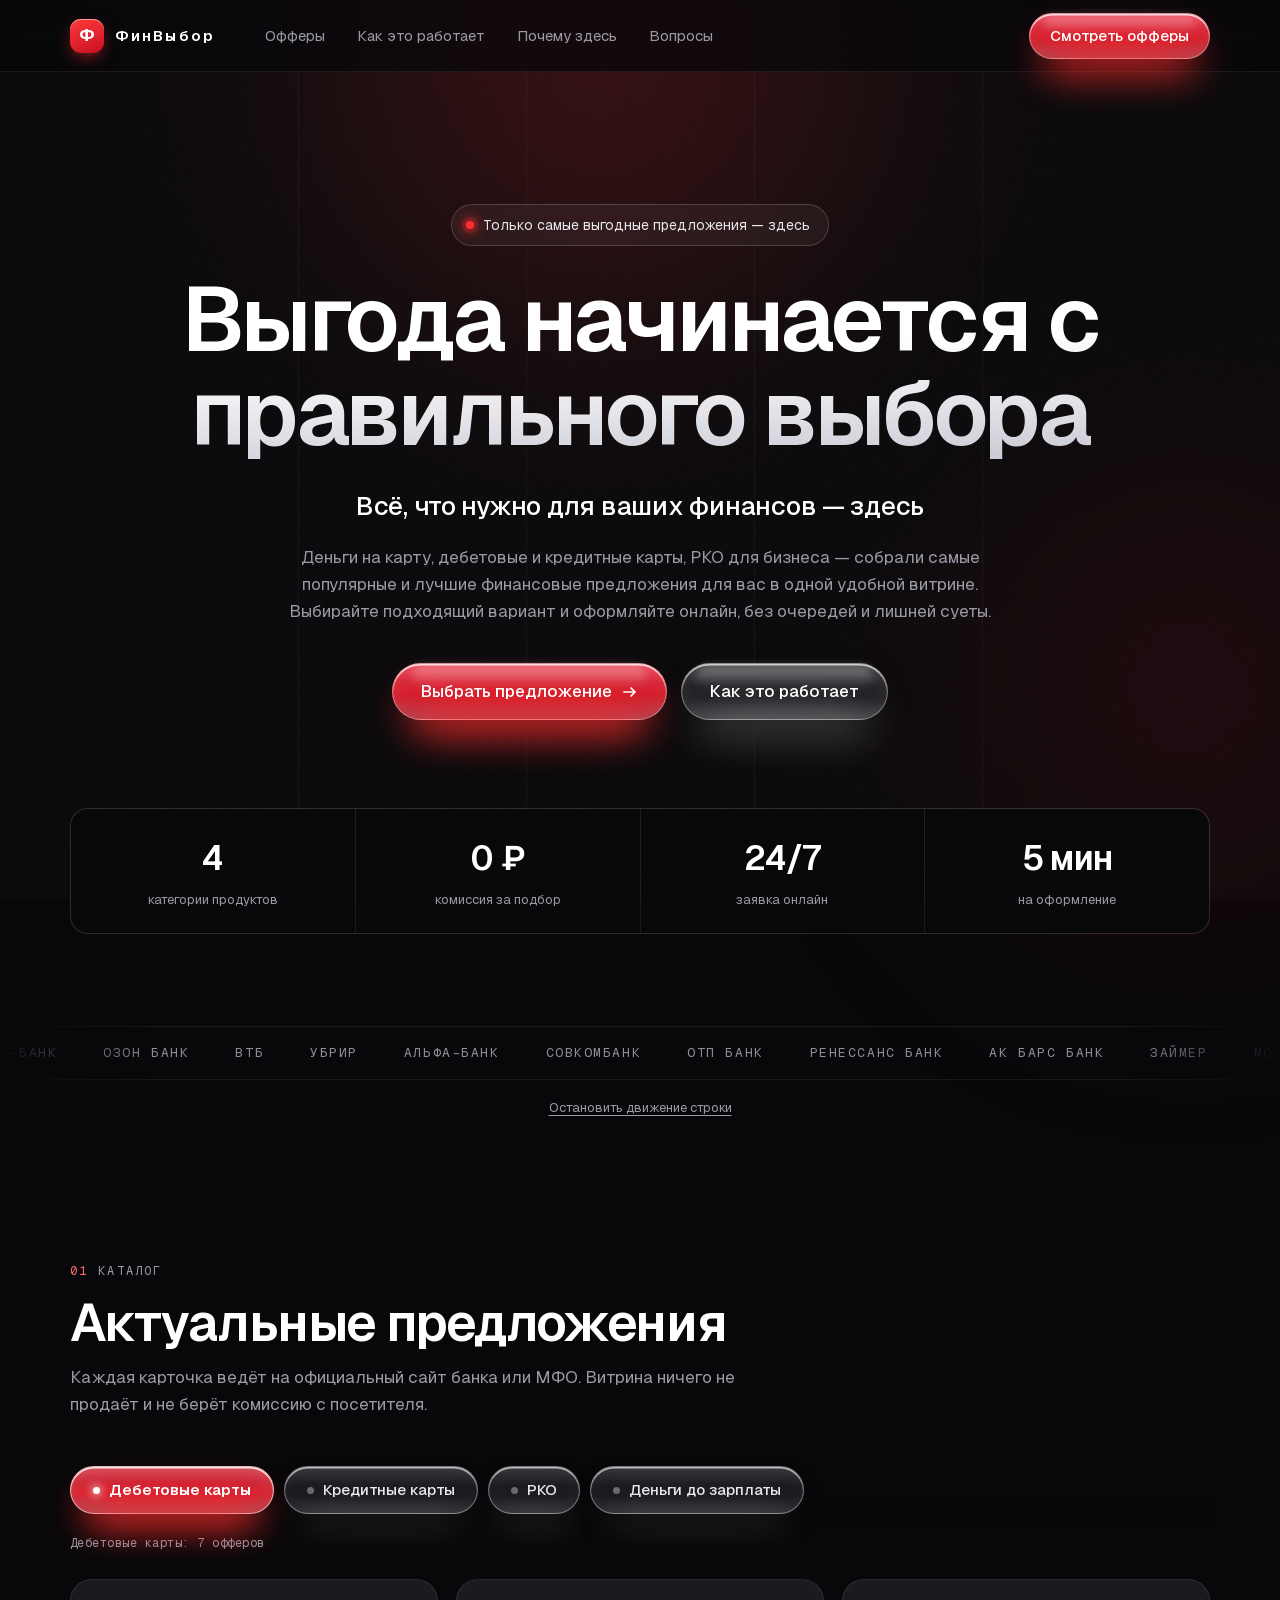
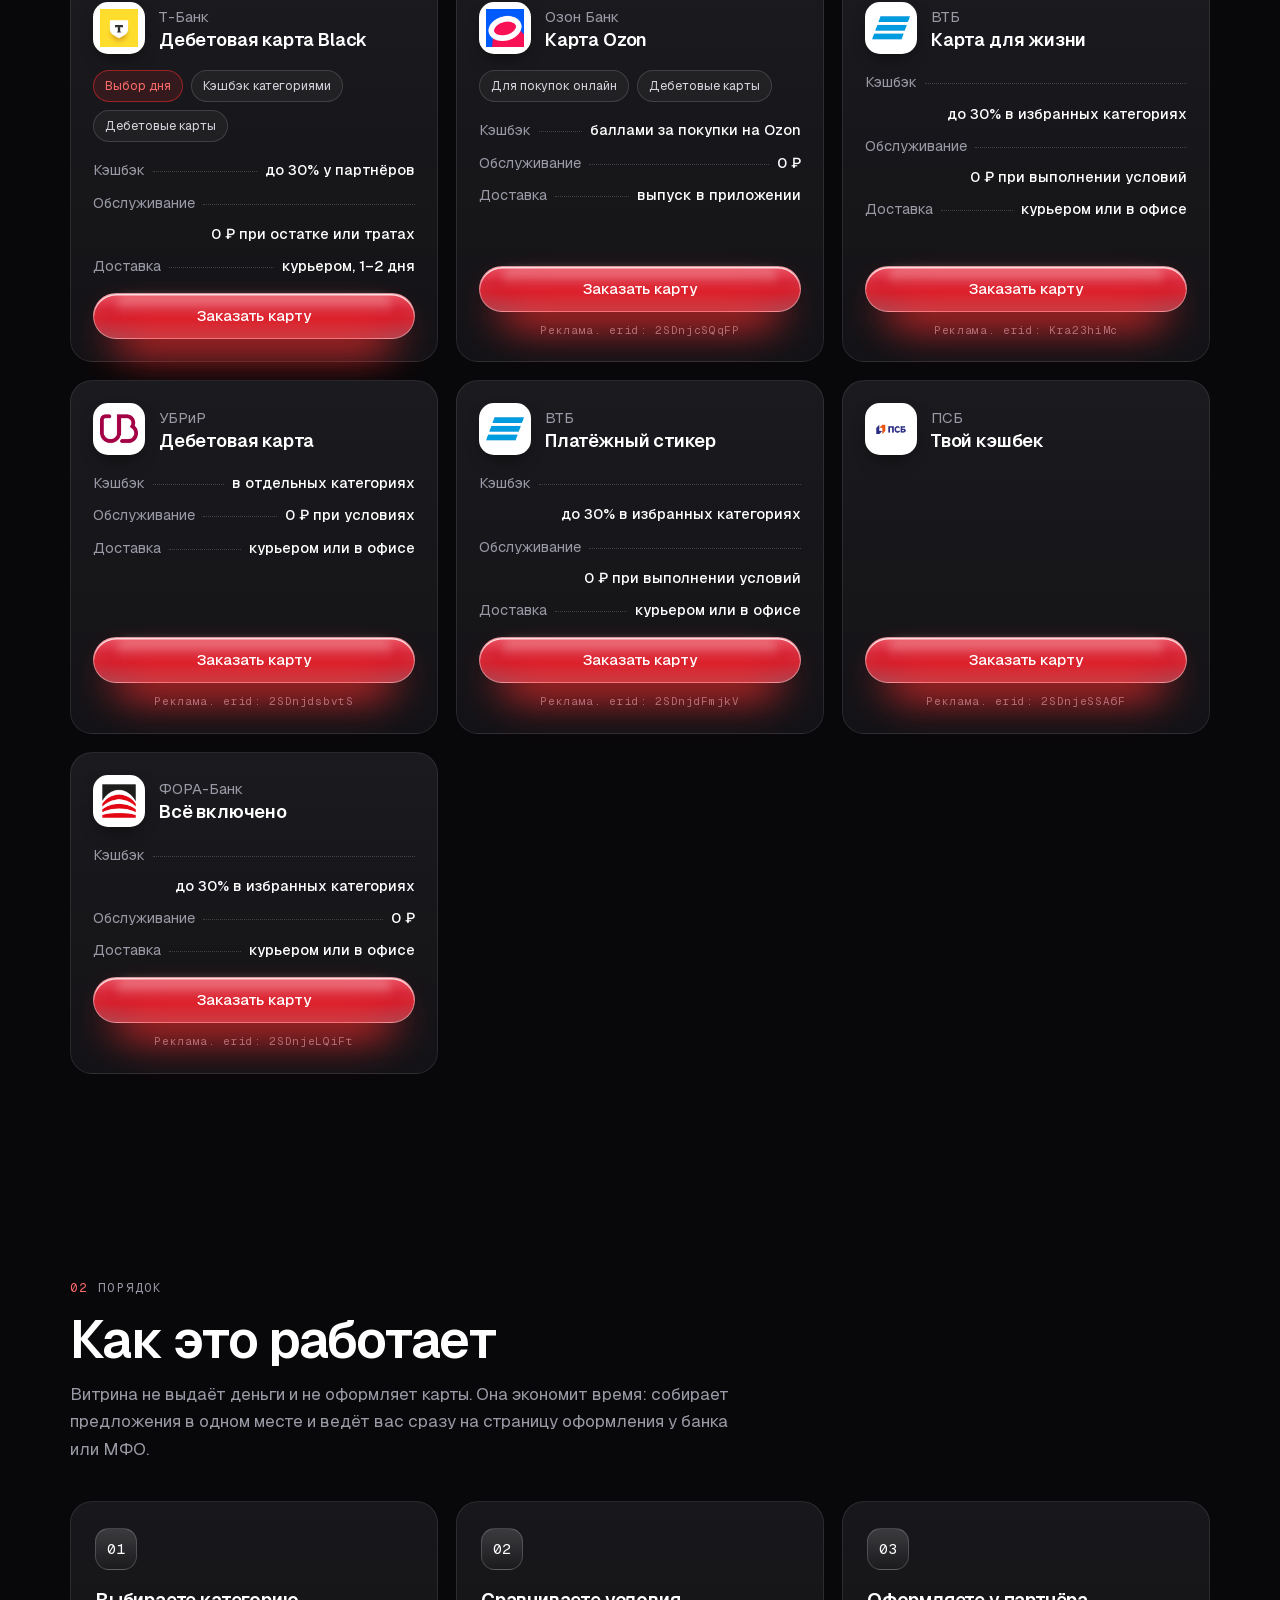
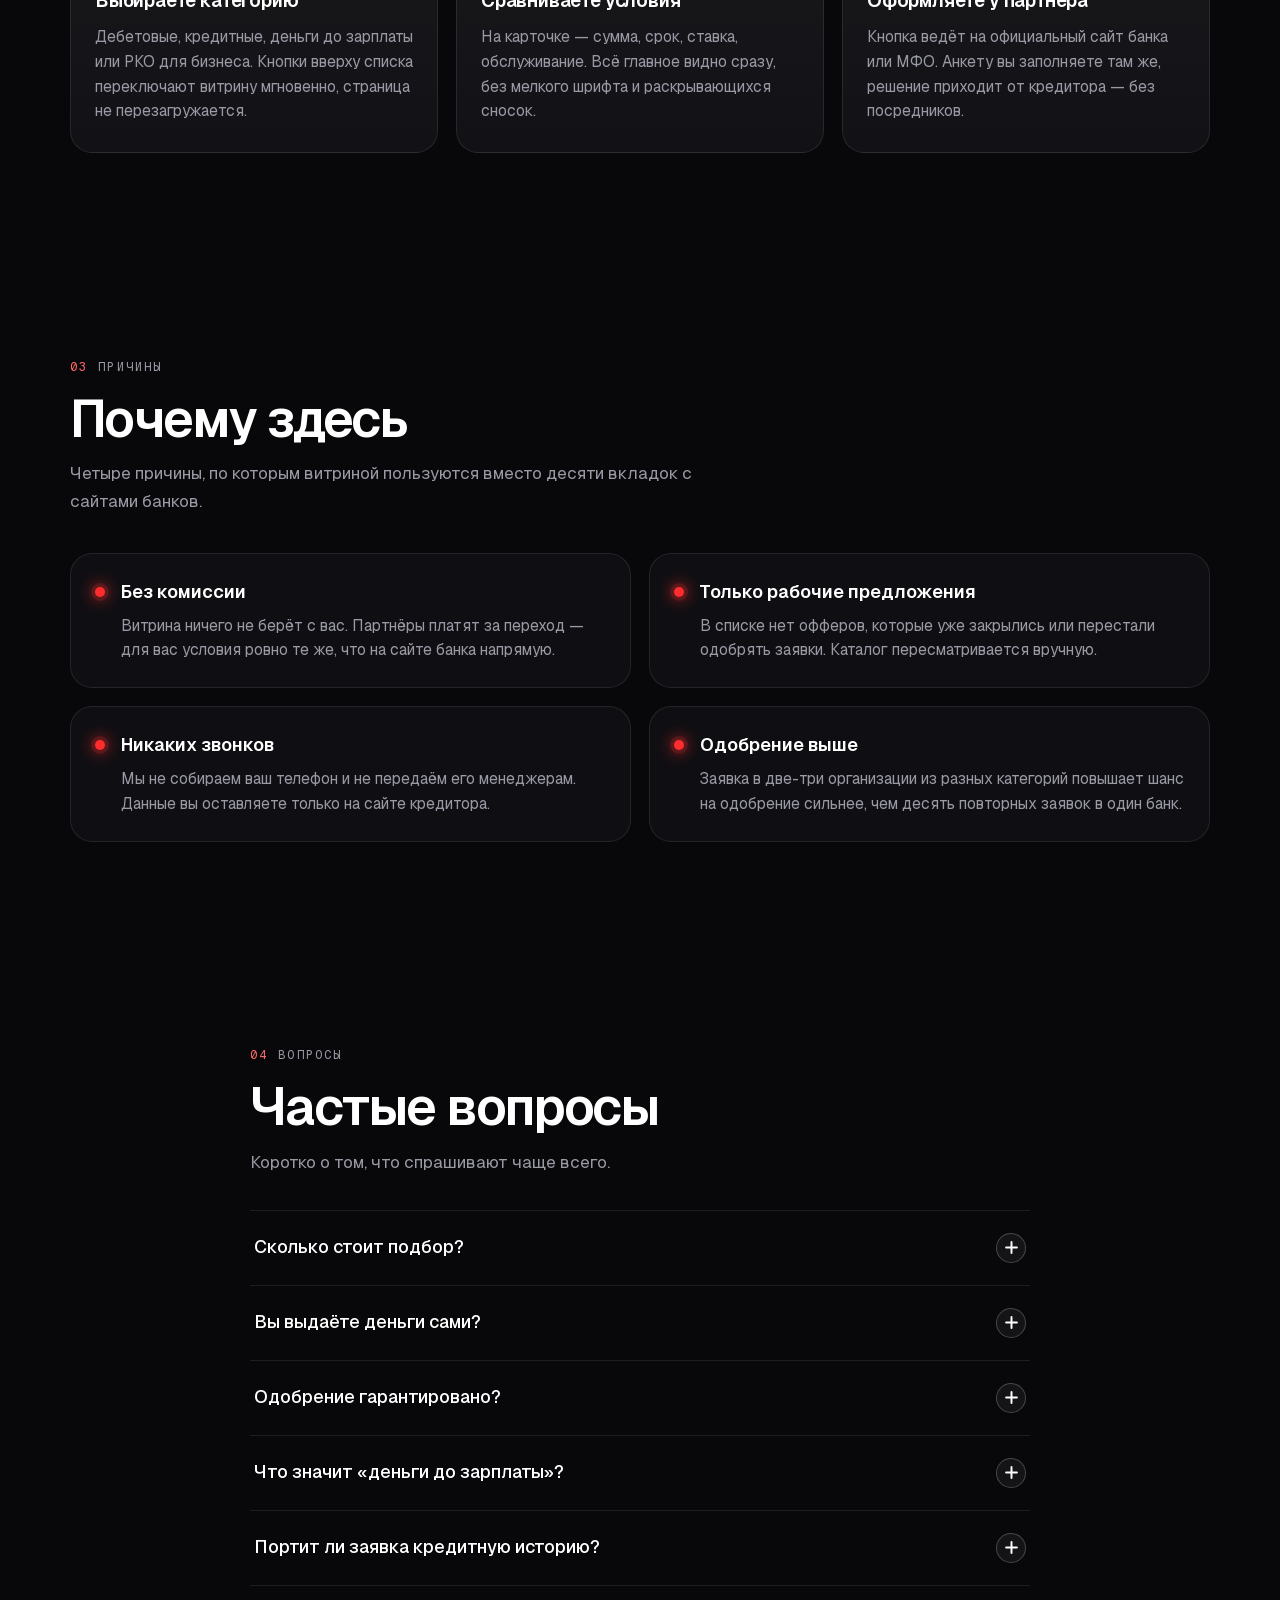
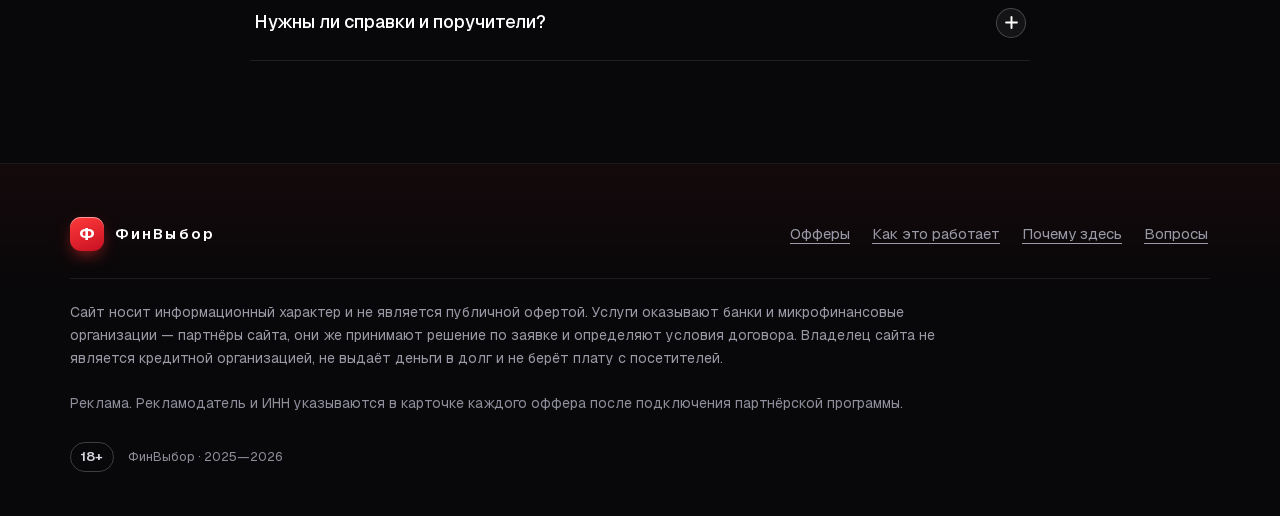
==== commit ee22cf0d: "Админка: сохранение на сайт прямо в GitHub, новый вход, плашка черновика без потери правок, логотипы" ====
--- a/index.html
+++ b/index.html
@@ -24,8 +24,8 @@
 <meta property="og:description" content="Дебетовые и кредитные карты, деньги до зарплаты, РКО для бизнеса — в одной витрине.">
 
 <link rel="preload" href="fonts/gyByhwUxId8gMEwYGFWNOITddY4.woff2" as="font" type="font/woff2" crossorigin>
-<link rel="stylesheet" href="fonts/fonts.css?v=202609130001">
-<link rel="stylesheet" href="styles.css?v=202609130001">
+<link rel="stylesheet" href="fonts/fonts.css?v=202610130001">
+<link rel="stylesheet" href="styles.css?v=202610130001">
 </head>
 <body>
 
@@ -203,7 +203,11 @@
   </div>
 </footer>
 
-<script src="data.js?v=202609130001"></script>
-<script src="script.js?v=202609130001"></script>
+<!-- Каталог меняет клиент из админки, поэтому data.js не должен застревать
+     в кеше браузера (GitHub Pages разрешает держать файл 10 минут).
+     Метка меняется раз в минуту: свежо и без лишних загрузок. -->
+<script>document.write('<script src="data.js?t=' + Math.floor(Date.now() / 60000) + '"><\/script>');</script>
+<script src="draft.js?v=202610130001"></script>
+<script src="script.js?v=202610130001"></script>
 </body>
 </html>
--- a/styles.css
+++ b/styles.css
@@ -978,8 +978,17 @@
   font-size: 14px;
   text-align: center;
 }
-.draft-bar .link-btn { color: #FFFFFF; font-size: 14px; }
-.draft-bar .link-btn:hover { color: #FFFFFF; }
+.draft-bar__text { margin: 0; }
+.draft-bar .link-btn,
+.draft-bar__link { color: #FFFFFF; font-size: 14px; }
+.draft-bar .link-btn:hover,
+.draft-bar__link:hover { color: #FFFFFF; }
+.draft-bar__link { padding: 6px 10px; text-decoration: underline; text-underline-offset: 3px; border-radius: 8px; }
+/* Белая обводка фокуса на красном #C81022 — 5.9:1, на зелёном ниже — 13:1. */
+.draft-bar .link-btn:focus-visible,
+.draft-bar__link:focus-visible { outline: 2px solid #FFFFFF; outline-offset: 2px; }
+/* «Сохранено, сайт обновляется» — спокойный тёмно-зелёный, не тревожный красный. */
+.draft-bar--saved { background: #173B24; border-bottom: 1px solid #3E8A57; }
 
 /* ------------------------------------------------------------ АДАПТИВ */
 
